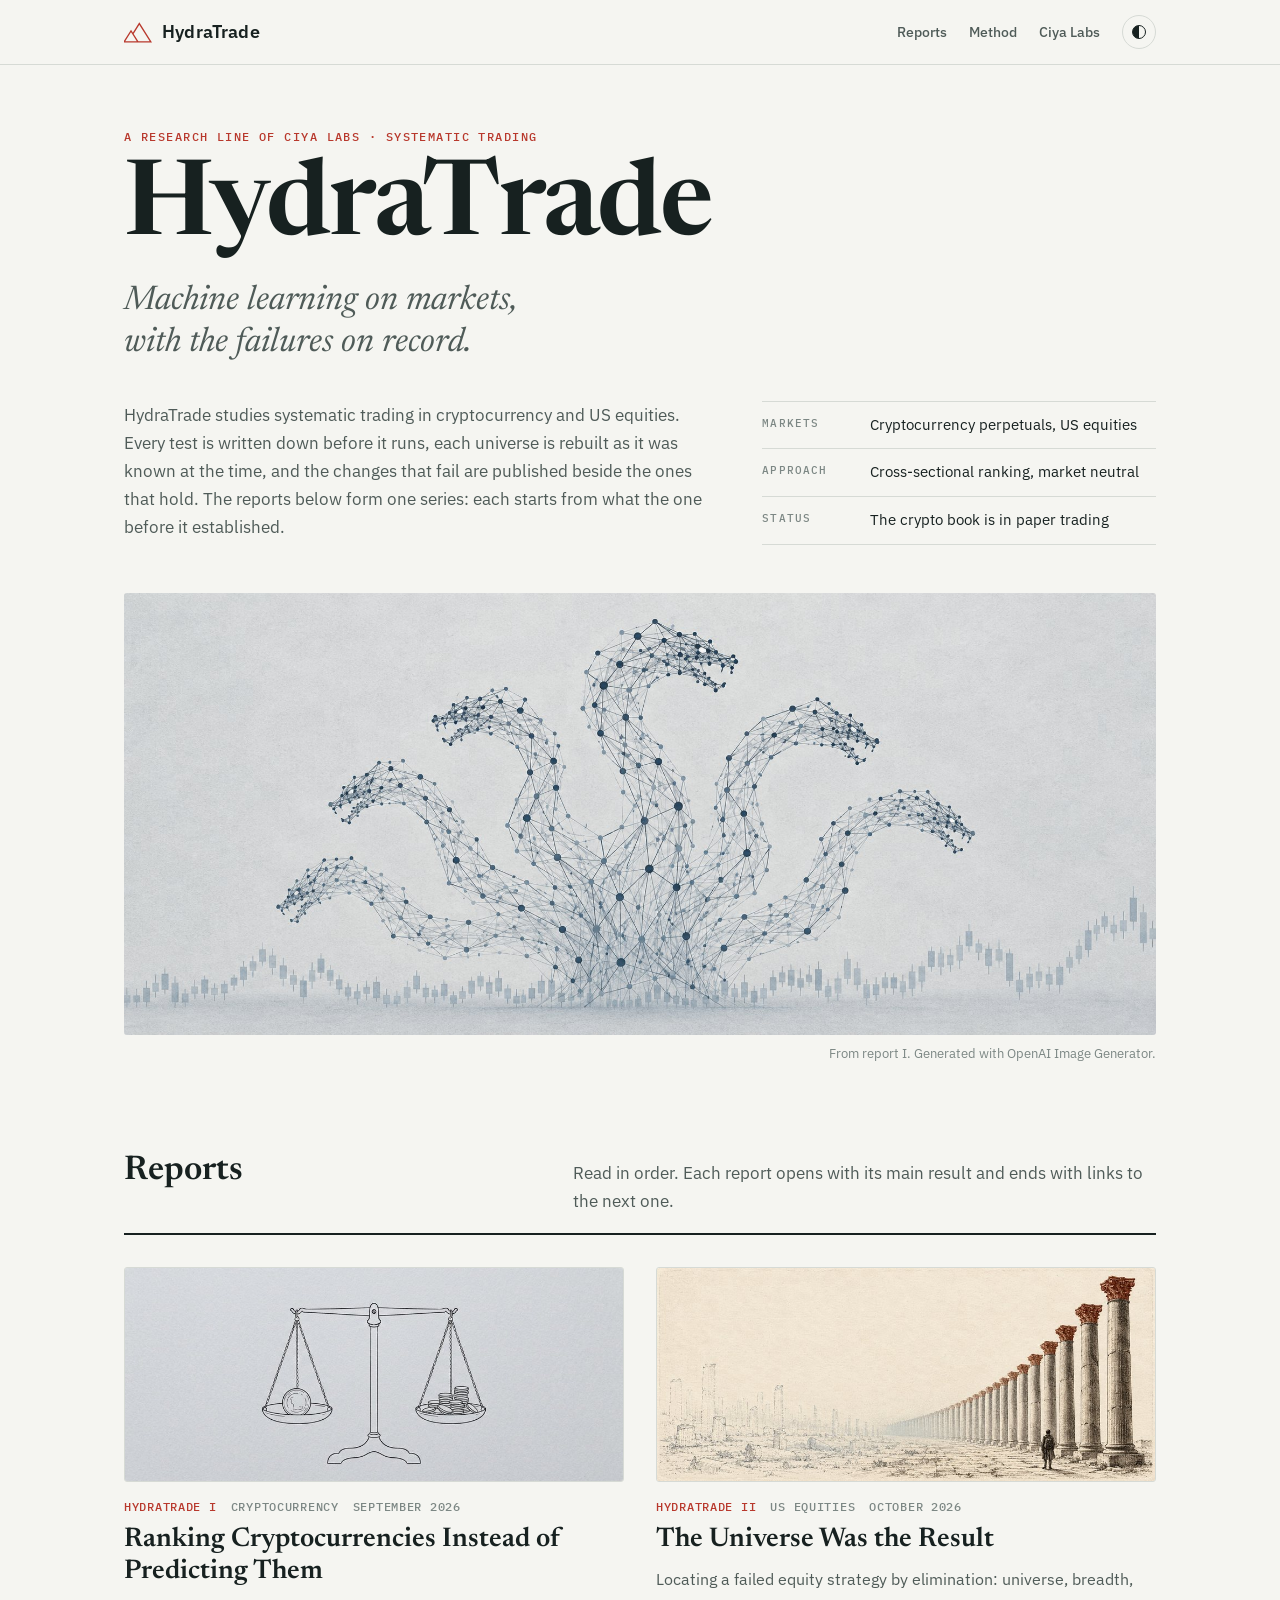
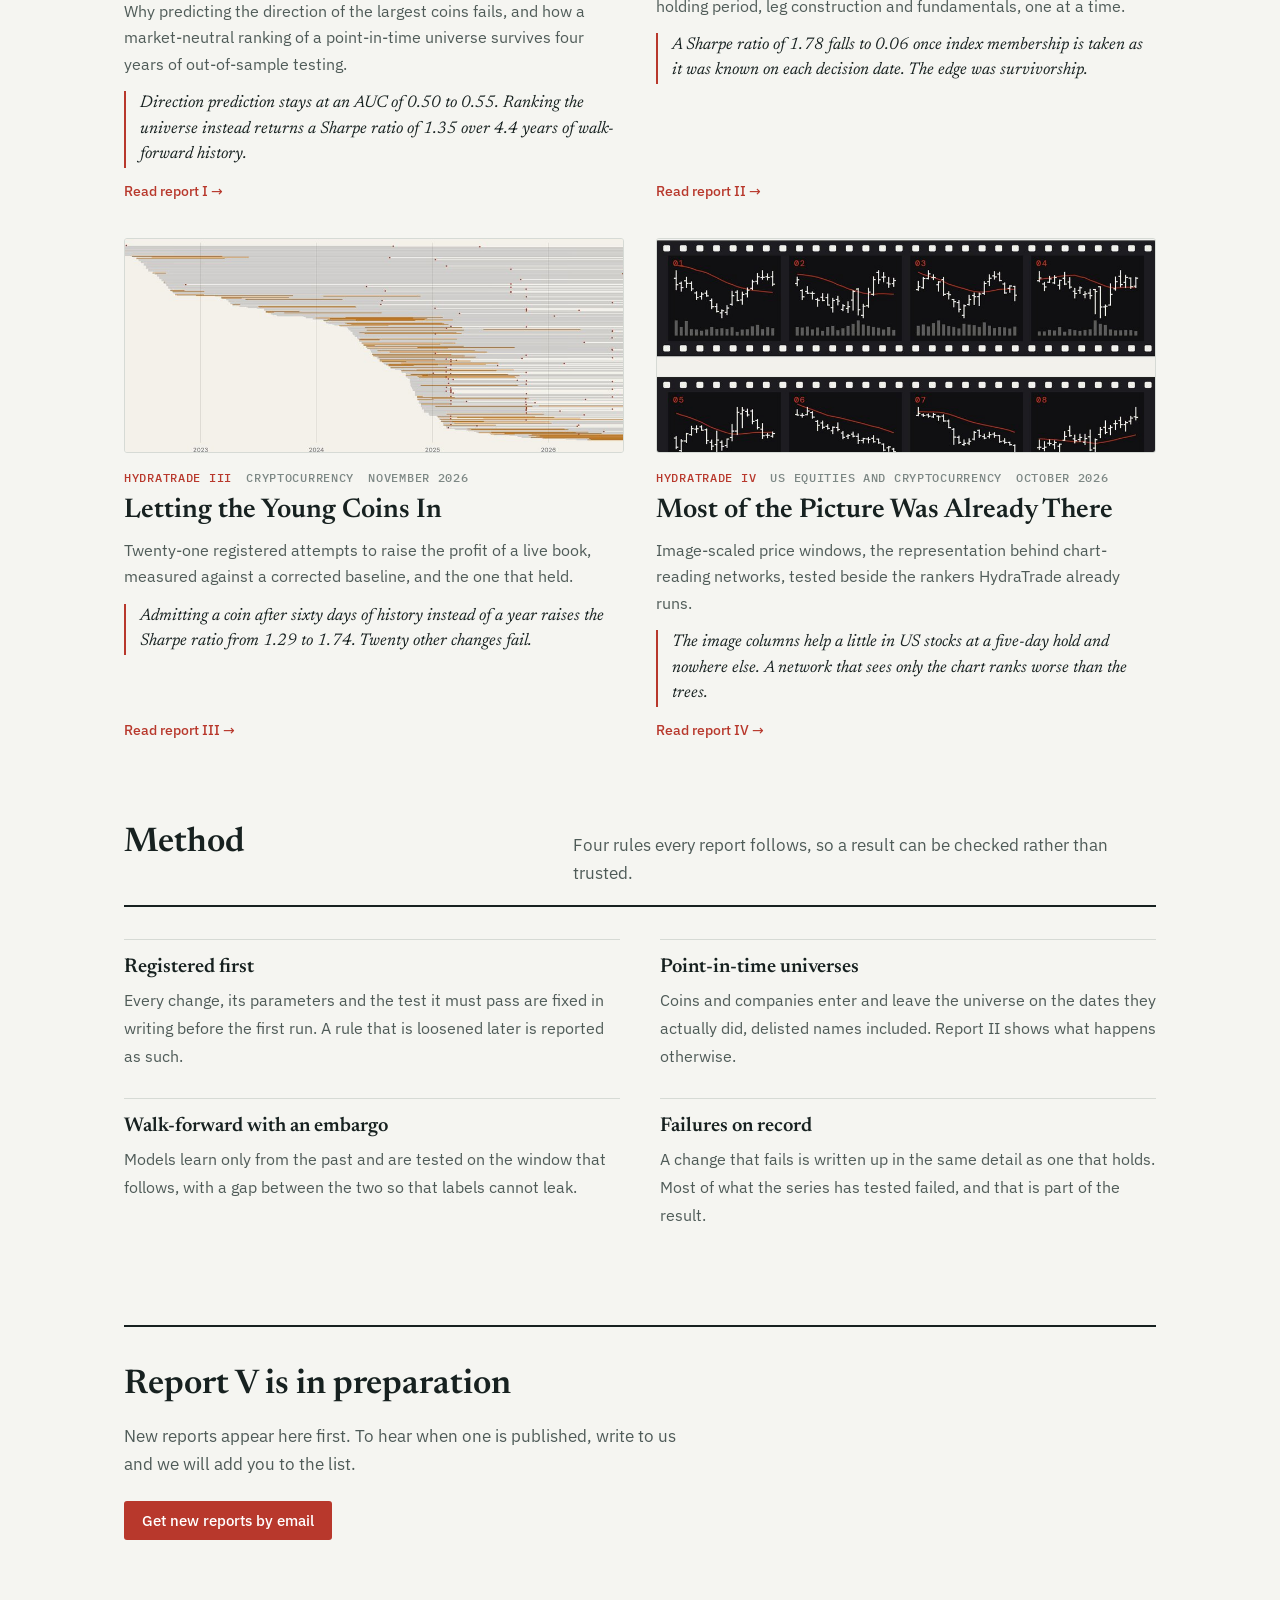
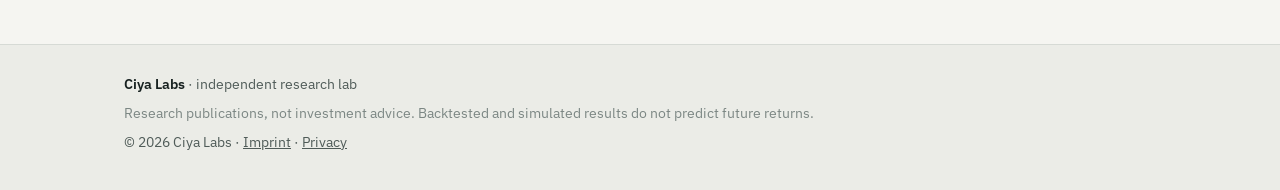
==== index.html @ e4bb0541 "HydraTrade site: homepage and the four reports for hydratrade.ciyalabs.com - build.py copies each re" ====
<!doctype html>
<html lang="en">
<head>
    <meta charset="utf-8">
    <meta name="viewport" content="width=device-width, initial-scale=1">
    <title>HydraTrade · Ciya Labs</title>
    <meta name="description" content="HydraTrade is the systematic trading research line of Ciya Labs: machine learning on cryptocurrency and US equities, with every test registered first and the failures published.">
    <link rel="canonical" href="https://hydratrade.ciyalabs.com/">
    <meta property="og:type" content="website">
    <meta property="og:title" content="HydraTrade · Ciya Labs">
    <meta property="og:description" content="Machine learning on markets, with the failures on record. 4 reports on cryptocurrency and US equities.">
    <meta property="og:url" content="https://hydratrade.ciyalabs.com/">
    <meta property="og:image" content="https://hydratrade.ciyalabs.com/assets/og.jpg">
    <meta name="twitter:card" content="summary_large_image">
    <link rel="icon" href="assets/favicon.svg" type="image/svg+xml">
    <link rel="stylesheet" href="fonts/home.css">
    <link rel="stylesheet" href="assets/styles.css">
    <script>
        /* apply a saved theme before first paint */
        try {
            var t = localStorage.getItem('ht-theme');
            if (t === 'light' || t === 'dark') {
                document.documentElement.setAttribute('data-theme', t);
            }
        } catch (e) {}
    </script>
</head>
<body>
    <a class="skip" href="#reports">Skip to the reports</a>
    <header class="top">
        <div class="wrap top-inner">
            <a class="brand" href="./" aria-label="HydraTrade, home">
                <svg class="mark" viewBox="0 0 106 80" aria-hidden="true"><path d="M33.4 45.14 L58 6 L102 76 L0 76 L26.4 34 L52.8 76" fill="none" stroke="currentColor" stroke-width="5" stroke-linejoin="miter"/></svg>
                <span class="brand-name">HydraTrade</span>
            </a>
            <nav class="top-nav" aria-label="Sections">
                <a href="#reports">Reports</a>
                <a href="#method">Method</a>
                <a href="https://ciyalabs.com/" rel="noopener">Ciya Labs</a>
                <button class="theme" id="theme" type="button" aria-label="Switch colour theme"><span aria-hidden="true"></span></button>
            </nav>
        </div>
    </header>

    <main>
        <section class="hero wrap" aria-labelledby="hero-title">
            <p class="kicker">A research line of Ciya Labs &middot; systematic trading</p>
            <h1 id="hero-title">HydraTrade</h1>
            <p class="dek">Machine learning on markets, with the failures on record.</p>
            <div class="hero-grid">
                <p class="intro">HydraTrade studies systematic trading in cryptocurrency and US equities. Every
                    test is written down before it runs, each universe is rebuilt as it was known at the time,
                    and the changes that fail are published beside the ones that hold. The reports below form
                    one series: each starts from what the one before it established.</p>
                <dl class="facts">
                    <div><dt>Markets</dt><dd>Cryptocurrency perpetuals, US equities</dd></div>
                    <div><dt>Approach</dt><dd>Cross-sectional ranking, market neutral</dd></div>
                    <div><dt>Status</dt><dd>The crypto book is in paper trading</dd></div>
                </dl>
            </div>
            <figure class="hero-art">
                <img src="i/header.jpg" alt="A many-headed creature drawn as a network of nodes, rising from a line of candlestick bars." width="1916" height="821">
                <figcaption>From report I. Generated with OpenAI Image Generator.</figcaption>
            </figure>
        </section>

        <section class="reports wrap" id="reports" aria-labelledby="reports-title">
            <div class="section-head">
                <h2 id="reports-title">Reports</h2>
                <p>Read in order. Each report opens with its main result and ends with links to the next one.</p>
            </div>
            <ol class="report-list">
                <li class="report">
                    <a class="report-link" href="i/">
                        <span class="report-art"><img src="assets/thumbs/i.jpg" alt="" width="900" height="386" loading="lazy"></span>
                        <span class="report-body">
                            <span class="report-meta"><b>HydraTrade I</b><span>Cryptocurrency</span><span>September 2026</span></span>
                            <span class="report-title">Ranking Cryptocurrencies Instead of Predicting Them</span>
                            <span class="report-dek">Why predicting the direction of the largest coins fails, and how a market-neutral ranking of a point-in-time universe survives four years of out-of-sample testing.</span>
                            <span class="report-finding">Direction prediction stays at an AUC of 0.50 to 0.55. Ranking the universe instead returns a Sharpe ratio of 1.35 over 4.4 years of walk-forward history.</span>
                            <span class="report-read">Read report I</span>
                        </span>
                    </a>
                </li>
                <li class="report">
                    <a class="report-link" href="ii/">
                        <span class="report-art"><img src="assets/thumbs/ii.jpg" alt="" width="900" height="386" loading="lazy"></span>
                        <span class="report-body">
                            <span class="report-meta"><b>HydraTrade II</b><span>US equities</span><span>October 2026</span></span>
                            <span class="report-title">The Universe Was the Result</span>
                            <span class="report-dek">Locating a failed equity strategy by elimination: universe, breadth, holding period, leg construction and fundamentals, one at a time.</span>
                            <span class="report-finding">A Sharpe ratio of 1.78 falls to 0.06 once index membership is taken as it was known on each decision date. The edge was survivorship.</span>
                            <span class="report-read">Read report II</span>
                        </span>
                    </a>
                </li>
                <li class="report">
                    <a class="report-link" href="iii/">
                        <span class="report-art"><img src="assets/thumbs/iii.jpg" alt="" width="900" height="386" loading="lazy"></span>
                        <span class="report-body">
                            <span class="report-meta"><b>HydraTrade III</b><span>Cryptocurrency</span><span>November 2026</span></span>
                            <span class="report-title">Letting the Young Coins In</span>
                            <span class="report-dek">Twenty-one registered attempts to raise the profit of a live book, measured against a corrected baseline, and the one that held.</span>
                            <span class="report-finding">Admitting a coin after sixty days of history instead of a year raises the Sharpe ratio from 1.29 to 1.74. Twenty other changes fail.</span>
                            <span class="report-read">Read report III</span>
                        </span>
                    </a>
                </li>
                <li class="report">
                    <a class="report-link" href="iv/">
                        <span class="report-art"><img src="assets/thumbs/iv.jpg" alt="" width="900" height="386" loading="lazy"></span>
                        <span class="report-body">
                            <span class="report-meta"><b>HydraTrade IV</b><span>US equities and cryptocurrency</span><span>October 2026</span></span>
                            <span class="report-title">Most of the Picture Was Already There</span>
                            <span class="report-dek">Image-scaled price windows, the representation behind chart-reading networks, tested beside the rankers HydraTrade already runs.</span>
                            <span class="report-finding">The image columns help a little in US stocks at a five-day hold and nowhere else. A network that sees only the chart ranks worse than the trees.</span>
                            <span class="report-read">Read report IV</span>
                        </span>
                    </a>
                </li>
            </ol>
        </section>

        <section class="method wrap" id="method" aria-labelledby="method-title">
            <div class="section-head">
                <h2 id="method-title">Method</h2>
                <p>Four rules every report follows, so a result can be checked rather than trusted.</p>
            </div>
            <ol class="rules">
                <li><b>Registered first</b><span>Every change, its parameters and the test it must pass are fixed
                    in writing before the first run. A rule that is loosened later is reported as such.</span></li>
                <li><b>Point-in-time universes</b><span>Coins and companies enter and leave the universe on the
                    dates they actually did, delisted names included. Report II shows what happens otherwise.</span></li>
                <li><b>Walk-forward with an embargo</b><span>Models learn only from the past and are tested on the
                    window that follows, with a gap between the two so that labels cannot leak.</span></li>
                <li><b>Failures on record</b><span>A change that fails is written up in the same detail as one that
                    holds. Most of what the series has tested failed, and that is part of the result.</span></li>
            </ol>
        </section>

        <section class="next wrap" aria-labelledby="next-title">
            <div class="next-inner">
            <h2 id="next-title">Report V is in preparation</h2>
            <p>New reports appear here first. To hear when one is published, write to us and we will add you to
                the list.</p>
            <a class="button" href="mailto:info@ciyalabs.com?subject=HydraTrade%20reports">Get new reports by email</a>
            </div>
        </section>
    </main>

    <footer class="foot">
        <div class="wrap foot-inner">
            <p class="foot-brand"><a href="https://ciyalabs.com/" rel="noopener">Ciya Labs</a> &middot; independent research lab</p>
            <p class="foot-note">Research publications, not investment advice. Backtested and simulated results do
                not predict future returns.</p>
            <p class="foot-links">&copy; 2026 Ciya Labs &middot; <a href="https://ciyalabs.com/imprint.html" rel="noopener">Imprint</a>
                &middot; <a href="https://ciyalabs.com/privacy.html" rel="noopener">Privacy</a></p>
        </div>
    </footer>

    <script>
        (function() {
            var btn = document.getElementById('theme');
            var root = document.documentElement;
            var mq = window.matchMedia('(prefers-color-scheme: dark)');

            function current() {
                var t = root.getAttribute('data-theme');
                return t || (mq.matches ? 'dark' : 'light');
            }

            function label() {
                btn.setAttribute('aria-label', current() === 'dark' ? 'Switch to light theme' : 'Switch to dark theme');
            }

            btn.addEventListener('click', function() {
                var next = current() === 'dark' ? 'light' : 'dark';
                root.setAttribute('data-theme', next);
                try {
                    localStorage.setItem('ht-theme', next);
                } catch (e) {}
                label();
            });
            label();
        })();
    </script>
</body>
</html>
---- fonts/home.css ----
/* latin-ext */
@font-face {
  font-family: 'IBM Plex Mono';
  font-style: normal;
  font-weight: 400;
  font-display: swap;
  src: url(1969f6ffdbf59ace.woff2) format('woff2');
  unicode-range: U+0100-02BA, U+02BD-02C5, U+02C7-02CC, U+02CE-02D7, U+02DD-02FF, U+0304, U+0308, U+0329, U+1D00-1DBF, U+1E00-1E9F, U+1EF2-1EFF, U+2020, U+20A0-20AB, U+20AD-20C4, U+2113, U+2C60-2C7F, U+A720-A7FF;
}
/* latin */
@font-face {
  font-family: 'IBM Plex Mono';
  font-style: normal;
  font-weight: 400;
  font-display: swap;
  src: url(e2661bcc0d77ef31.woff2) format('woff2');
  unicode-range: U+0000-00FF, U+0131, U+0152-0153, U+02BB-02BC, U+02C6, U+02DA, U+02DC, U+0304, U+0308, U+0329, U+2000-206F, U+20AC, U+2122, U+2191, U+2193, U+2212, U+2215, U+FEFF, U+FFFD;
}
/* latin-ext */
@font-face {
  font-family: 'IBM Plex Mono';
  font-style: normal;
  font-weight: 500;
  font-display: swap;
  src: url(93cfae71a503892e.woff2) format('woff2');
  unicode-range: U+0100-02BA, U+02BD-02C5, U+02C7-02CC, U+02CE-02D7, U+02DD-02FF, U+0304, U+0308, U+0329, U+1D00-1DBF, U+1E00-1E9F, U+1EF2-1EFF, U+2020, U+20A0-20AB, U+20AD-20C4, U+2113, U+2C60-2C7F, U+A720-A7FF;
}
/* latin */
@font-face {
  font-family: 'IBM Plex Mono';
  font-style: normal;
  font-weight: 500;
  font-display: swap;
  src: url(0bc96cd0d5b0ad98.woff2) format('woff2');
  unicode-range: U+0000-00FF, U+0131, U+0152-0153, U+02BB-02BC, U+02C6, U+02DA, U+02DC, U+0304, U+0308, U+0329, U+2000-206F, U+20AC, U+2122, U+2191, U+2193, U+2212, U+2215, U+FEFF, U+FFFD;
}
/* latin-ext */
@font-face {
  font-family: 'IBM Plex Sans';
  font-style: normal;
  font-weight: 400;
  font-stretch: 100%;
  font-display: swap;
  src: url(632855d1d7aa5144.woff2) format('woff2');
  unicode-range: U+0100-02BA, U+02BD-02C5, U+02C7-02CC, U+02CE-02D7, U+02DD-02FF, U+0304, U+0308, U+0329, U+1D00-1DBF, U+1E00-1E9F, U+1EF2-1EFF, U+2020, U+20A0-20AB, U+20AD-20C4, U+2113, U+2C60-2C7F, U+A720-A7FF;
}
/* latin */
@font-face {
  font-family: 'IBM Plex Sans';
  font-style: normal;
  font-weight: 400;
  font-stretch: 100%;
  font-display: swap;
  src: url(868a235a9c8b5021.woff2) format('woff2');
  unicode-range: U+0000-00FF, U+0131, U+0152-0153, U+02BB-02BC, U+02C6, U+02DA, U+02DC, U+0304, U+0308, U+0329, U+2000-206F, U+20AC, U+2122, U+2191, U+2193, U+2212, U+2215, U+FEFF, U+FFFD;
}
/* latin-ext */
@font-face {
  font-family: 'IBM Plex Sans';
  font-style: normal;
  font-weight: 500;
  font-stretch: 100%;
  font-display: swap;
  src: url(632855d1d7aa5144.woff2) format('woff2');
  unicode-range: U+0100-02BA, U+02BD-02C5, U+02C7-02CC, U+02CE-02D7, U+02DD-02FF, U+0304, U+0308, U+0329, U+1D00-1DBF, U+1E00-1E9F, U+1EF2-1EFF, U+2020, U+20A0-20AB, U+20AD-20C4, U+2113, U+2C60-2C7F, U+A720-A7FF;
}
/* latin */
@font-face {
  font-family: 'IBM Plex Sans';
  font-style: normal;
  font-weight: 500;
  font-stretch: 100%;
  font-display: swap;
  src: url(868a235a9c8b5021.woff2) format('woff2');
  unicode-range: U+0000-00FF, U+0131, U+0152-0153, U+02BB-02BC, U+02C6, U+02DA, U+02DC, U+0304, U+0308, U+0329, U+2000-206F, U+20AC, U+2122, U+2191, U+2193, U+2212, U+2215, U+FEFF, U+FFFD;
}
/* latin-ext */
@font-face {
  font-family: 'IBM Plex Sans';
  font-style: normal;
  font-weight: 600;
  font-stretch: 100%;
  font-display: swap;
  src: url(632855d1d7aa5144.woff2) format('woff2');
  unicode-range: U+0100-02BA, U+02BD-02C5, U+02C7-02CC, U+02CE-02D7, U+02DD-02FF, U+0304, U+0308, U+0329, U+1D00-1DBF, U+1E00-1E9F, U+1EF2-1EFF, U+2020, U+20A0-20AB, U+20AD-20C4, U+2113, U+2C60-2C7F, U+A720-A7FF;
}
/* latin */
@font-face {
  font-family: 'IBM Plex Sans';
  font-style: normal;
  font-weight: 600;
  font-stretch: 100%;
  font-display: swap;
  src: url(868a235a9c8b5021.woff2) format('woff2');
  unicode-range: U+0000-00FF, U+0131, U+0152-0153, U+02BB-02BC, U+02C6, U+02DA, U+02DC, U+0304, U+0308, U+0329, U+2000-206F, U+20AC, U+2122, U+2191, U+2193, U+2212, U+2215, U+FEFF, U+FFFD;
}
/* latin-ext */
@font-face {
  font-family: 'Newsreader';
  font-style: italic;
  font-weight: 400;
  font-display: swap;
  src: url(20725a1622206340.woff2) format('woff2');
  unicode-range: U+0100-02BA, U+02BD-02C5, U+02C7-02CC, U+02CE-02D7, U+02DD-02FF, U+0304, U+0308, U+0329, U+1D00-1DBF, U+1E00-1E9F, U+1EF2-1EFF, U+2020, U+20A0-20AB, U+20AD-20C4, U+2113, U+2C60-2C7F, U+A720-A7FF;
}
/* latin */
@font-face {
  font-family: 'Newsreader';
  font-style: italic;
  font-weight: 400;
  font-display: swap;
  src: url(97c9a2c1e64c1244.woff2) format('woff2');
  unicode-range: U+0000-00FF, U+0131, U+0152-0153, U+02BB-02BC, U+02C6, U+02DA, U+02DC, U+0304, U+0308, U+0329, U+2000-206F, U+20AC, U+2122, U+2191, U+2193, U+2212, U+2215, U+FEFF, U+FFFD;
}
/* latin-ext */
@font-face {
  font-family: 'Newsreader';
  font-style: normal;
  font-weight: 400;
  font-display: swap;
  src: url(a6a2a4bf8d11b666.woff2) format('woff2');
  unicode-range: U+0100-02BA, U+02BD-02C5, U+02C7-02CC, U+02CE-02D7, U+02DD-02FF, U+0304, U+0308, U+0329, U+1D00-1DBF, U+1E00-1E9F, U+1EF2-1EFF, U+2020, U+20A0-20AB, U+20AD-20C4, U+2113, U+2C60-2C7F, U+A720-A7FF;
}
/* latin */
@font-face {
  font-family: 'Newsreader';
  font-style: normal;
  font-weight: 400;
  font-display: swap;
  src: url(f24c3215230ad7ff.woff2) format('woff2');
  unicode-range: U+0000-00FF, U+0131, U+0152-0153, U+02BB-02BC, U+02C6, U+02DA, U+02DC, U+0304, U+0308, U+0329, U+2000-206F, U+20AC, U+2122, U+2191, U+2193, U+2212, U+2215, U+FEFF, U+FFFD;
}
/* latin-ext */
@font-face {
  font-family: 'Newsreader';
  font-style: normal;
  font-weight: 500;
  font-display: swap;
  src: url(a6a2a4bf8d11b666.woff2) format('woff2');
  unicode-range: U+0100-02BA, U+02BD-02C5, U+02C7-02CC, U+02CE-02D7, U+02DD-02FF, U+0304, U+0308, U+0329, U+1D00-1DBF, U+1E00-1E9F, U+1EF2-1EFF, U+2020, U+20A0-20AB, U+20AD-20C4, U+2113, U+2C60-2C7F, U+A720-A7FF;
}
/* latin */
@font-face {
  font-family: 'Newsreader';
  font-style: normal;
  font-weight: 500;
  font-display: swap;
  src: url(f24c3215230ad7ff.woff2) format('woff2');
  unicode-range: U+0000-00FF, U+0131, U+0152-0153, U+02BB-02BC, U+02C6, U+02DA, U+02DC, U+0304, U+0308, U+0329, U+2000-206F, U+20AC, U+2122, U+2191, U+2193, U+2212, U+2215, U+FEFF, U+FFFD;
}
/* latin-ext */
@font-face {
  font-family: 'Newsreader';
  font-style: normal;
  font-weight: 600;
  font-display: swap;
  src: url(a6a2a4bf8d11b666.woff2) format('woff2');
  unicode-range: U+0100-02BA, U+02BD-02C5, U+02C7-02CC, U+02CE-02D7, U+02DD-02FF, U+0304, U+0308, U+0329, U+1D00-1DBF, U+1E00-1E9F, U+1EF2-1EFF, U+2020, U+20A0-20AB, U+20AD-20C4, U+2113, U+2C60-2C7F, U+A720-A7FF;
}
/* latin */
@font-face {
  font-family: 'Newsreader';
  font-style: normal;
  font-weight: 600;
  font-display: swap;
  src: url(f24c3215230ad7ff.woff2) format('woff2');
  unicode-range: U+0000-00FF, U+0131, U+0152-0153, U+02BB-02BC, U+02C6, U+02DA, U+02DC, U+0304, U+0308, U+0329, U+2000-206F, U+20AC, U+2122, U+2191, U+2193, U+2212, U+2215, U+FEFF, U+FFFD;
}
---- assets/styles.css ----
/* HydraTrade homepage. Colours are tokens: light by default, dark from the system or the toggle. */

:root {
    --bg: #f5f5f1;
    --bg-2: #ebece7;
    --ink: #172120;
    --ink-2: #4f5b58;
    --ink-3: #7c8784;
    --rule: #d6dad5;
    --accent: #b8382c;
    --accent-ink: #ffffff;
    --serif: "Newsreader", Georgia, "Times New Roman", serif;
    --sans: "IBM Plex Sans", system-ui, -apple-system, "Segoe UI", sans-serif;
    --mono: "IBM Plex Mono", ui-monospace, "DejaVu Sans Mono", monospace;
    color-scheme: light;
}

@media (prefers-color-scheme: dark) {
    :root:not([data-theme="light"]) {
        --bg: #0d1214;
        --bg-2: #161d20;
        --ink: #e7ebe9;
        --ink-2: #aab3b0;
        --ink-3: #7d8784;
        --rule: #283134;
        --accent: #e5604f;
        --accent-ink: #0d1214;
        color-scheme: dark;
    }
}

:root[data-theme="dark"] {
    --bg: #0d1214;
    --bg-2: #161d20;
    --ink: #e7ebe9;
    --ink-2: #aab3b0;
    --ink-3: #7d8784;
    --rule: #283134;
    --accent: #e5604f;
    --accent-ink: #0d1214;
    color-scheme: dark;
}

*,
*::before,
*::after {
    box-sizing: border-box;
}

html {
    -webkit-text-size-adjust: 100%;
    scroll-behavior: smooth;
}

@media (prefers-reduced-motion: reduce) {
    html {
        scroll-behavior: auto;
    }
}

body {
    margin: 0;
    background: var(--bg);
    color: var(--ink);
    font: 400 17px/1.65 var(--sans);
}

a {
    color: inherit;
}

img {
    display: block;
    max-width: 100%;
    height: auto;
}

.wrap {
    max-width: 1080px;
    margin: 0 auto;
    padding: 0 24px;
}

.skip {
    position: absolute;
    left: -9999px;
}

.skip:focus {
    left: 16px;
    top: 12px;
    z-index: 10;
    background: var(--ink);
    color: var(--bg);
    padding: 8px 12px;
}

/* ------------------------------------------------------------ top bar */

.top {
    border-bottom: 1px solid var(--rule);
}

.top-inner {
    display: flex;
    justify-content: space-between;
    align-items: center;
    gap: 16px;
    height: 64px;
}

.brand {
    display: flex;
    align-items: center;
    gap: 10px;
    text-decoration: none;
}

.mark {
    width: 28px;
    height: 21px;
    color: var(--accent);
}

.brand-name {
    font: 600 18px/1 var(--sans);
    letter-spacing: 0.01em;
}

.top-nav {
    display: flex;
    align-items: center;
    gap: 22px;
    font: 500 14px/1 var(--sans);
}

.top-nav a {
    text-decoration: none;
    color: var(--ink-2);
}

.top-nav a:hover {
    color: var(--ink);
}

.theme {
    width: 34px;
    height: 34px;
    border: 1px solid var(--rule);
    border-radius: 50%;
    background: none;
    cursor: pointer;
    display: grid;
    place-items: center;
}

.theme span {
    width: 14px;
    height: 14px;
    border-radius: 50%;
    background: linear-gradient(90deg, var(--ink) 50%, transparent 50%);
    border: 1.5px solid var(--ink);
}

.theme:hover {
    border-color: var(--ink-3);
}

/* ------------------------------------------------------------ hero */

.hero {
    margin-top: 64px;
}

.kicker {
    margin: 0 0 14px;
    font: 500 12px/1.4 var(--mono);
    letter-spacing: 0.12em;
    text-transform: uppercase;
    color: var(--accent);
}

h1 {
    margin: 0;
    font: 600 clamp(48px, 9vw, 104px)/0.98 var(--serif);
    letter-spacing: -0.02em;
}

.dek {
    margin: 18px 0 0;
    max-width: 24ch;
    font: italic 400 clamp(24px, 3.4vw, 34px)/1.25 var(--serif);
    color: var(--ink-2);
}

.hero-grid {
    display: grid;
    grid-template-columns: minmax(0, 1.5fr) minmax(0, 1fr);
    gap: 48px;
    margin-top: 36px;
    align-items: start;
}

.intro {
    margin: 0;
    max-width: 60ch;
    color: var(--ink-2);
}

.facts {
    margin: 0;
    border-top: 1px solid var(--rule);
}

.facts div {
    display: grid;
    grid-template-columns: 96px 1fr;
    gap: 12px;
    padding: 11px 0;
    border-bottom: 1px solid var(--rule);
    font-size: 15px;
}

.facts dt {
    font: 500 11px/1.9 var(--mono);
    letter-spacing: 0.1em;
    text-transform: uppercase;
    color: var(--ink-3);
}

.facts dd {
    margin: 0;
}

.hero-art {
    margin: 48px 0 0;
}

.hero-art img {
    width: 100%;
    border-radius: 3px;
}

figcaption {
    margin-top: 8px;
    font-size: 13px;
    color: var(--ink-3);
    text-align: right;
}

/* ------------------------------------------------------------ sections */

.section-head {
    display: grid;
    grid-template-columns: minmax(0, 1fr) minmax(0, 1.4fr);
    gap: 32px;
    align-items: baseline;
    padding-bottom: 18px;
    border-bottom: 2px solid var(--ink);
    margin-bottom: 32px;
}

.section-head h2,
.next h2 {
    margin: 0;
    font: 600 34px/1.1 var(--serif);
}

.section-head p {
    margin: 0;
    color: var(--ink-2);
}

.reports,
.method {
    margin-top: 88px;
}

/* ------------------------------------------------------------ report cards */

.report-list {
    list-style: none;
    margin: 0;
    padding: 0;
    display: grid;
    grid-template-columns: repeat(2, minmax(0, 1fr));
    gap: 40px 32px;
}

.report-link {
    display: flex;
    flex-direction: column;
    height: 100%;
    text-decoration: none;
}

.report-art {
    display: block;
    overflow: hidden;
    border-radius: 3px;
    background: var(--bg-2);
    border: 1px solid var(--rule);
}

.report-art img {
    width: 100%;
    aspect-ratio: 900 / 386;
    object-fit: cover;
    transition: transform 0.5s ease;
}

.report-link:hover .report-art img {
    transform: scale(1.02);
}

.report-body {
    display: flex;
    flex-direction: column;
    flex: 1;
    padding-top: 16px;
}

.report-meta {
    display: flex;
    flex-wrap: wrap;
    gap: 4px 14px;
    font: 500 12px/1.5 var(--mono);
    letter-spacing: 0.06em;
    text-transform: uppercase;
    color: var(--ink-3);
}

.report-meta b {
    color: var(--accent);
    font-weight: 500;
}

.report-title {
    display: block;
    margin-top: 8px;
    font: 600 27px/1.18 var(--serif);
}

.report-link:hover .report-title {
    text-decoration: underline;
    text-decoration-thickness: 1px;
    text-underline-offset: 4px;
}

.report-dek {
    display: block;
    margin-top: 10px;
    color: var(--ink-2);
    font-size: 16px;
}

.report-finding {
    display: block;
    margin-top: 14px;
    padding-left: 14px;
    border-left: 2px solid var(--accent);
    font: italic 400 17px/1.5 var(--serif);
}

.report-read {
    margin-top: auto;
    padding-top: 16px;
    font: 500 14px/1 var(--sans);
    color: var(--accent);
}

.report-read::after {
    content: " \2192";
}

/* ------------------------------------------------------------ method */

.rules {
    list-style: none;
    margin: 0;
    padding: 0;
    display: grid;
    grid-template-columns: repeat(2, minmax(0, 1fr));
    gap: 28px 40px;
    counter-reset: rule;
}

.rules li {
    padding-top: 14px;
    border-top: 1px solid var(--rule);
}

.rules b {
    display: block;
    font: 600 20px/1.3 var(--serif);
    margin-bottom: 6px;
}

.rules span {
    color: var(--ink-2);
    font-size: 16px;
}

/* ------------------------------------------------------------ next */

.next {
    margin-top: 96px;
}

.next-inner {
    padding: 40px 0;
    border-top: 2px solid var(--ink);
}

.next p {
    max-width: 58ch;
    color: var(--ink-2);
}

.button {
    display: inline-block;
    margin-top: 6px;
    padding: 12px 18px;
    background: var(--accent);
    color: var(--accent-ink);
    text-decoration: none;
    font: 500 15px/1 var(--sans);
    border-radius: 3px;
}

.button:hover {
    filter: brightness(1.08);
}

/* ------------------------------------------------------------ footer */

.foot {
    margin-top: 64px;
    border-top: 1px solid var(--rule);
    background: var(--bg-2);
}

.foot-inner {
    padding-top: 28px;
    padding-bottom: 36px;
    display: grid;
    gap: 6px;
    font-size: 14px;
    color: var(--ink-2);
}

.foot-inner p {
    margin: 0;
}

.foot-brand a {
    font-weight: 600;
    color: var(--ink);
    text-decoration: none;
}

.foot-note {
    color: var(--ink-3);
}

/* ------------------------------------------------------------ small screens */

@media (max-width: 820px) {
    .hero-grid,
    .section-head {
        grid-template-columns: 1fr;
        gap: 22px;
    }

    .report-list,
    .rules {
        grid-template-columns: 1fr;
    }
}

@media (max-width: 520px) {
    body {
        font-size: 16px;
    }

    .wrap {
        padding: 0 16px;
    }

    .top-nav {
        gap: 14px;
        font-size: 13px;
    }

    .top-nav a[href^="https"] {
        display: none;
    }

    .hero {
        margin-top: 40px;
    }

    .reports,
    .method {
        margin-top: 64px;
    }

    .report-title {
        font-size: 24px;
    }
}
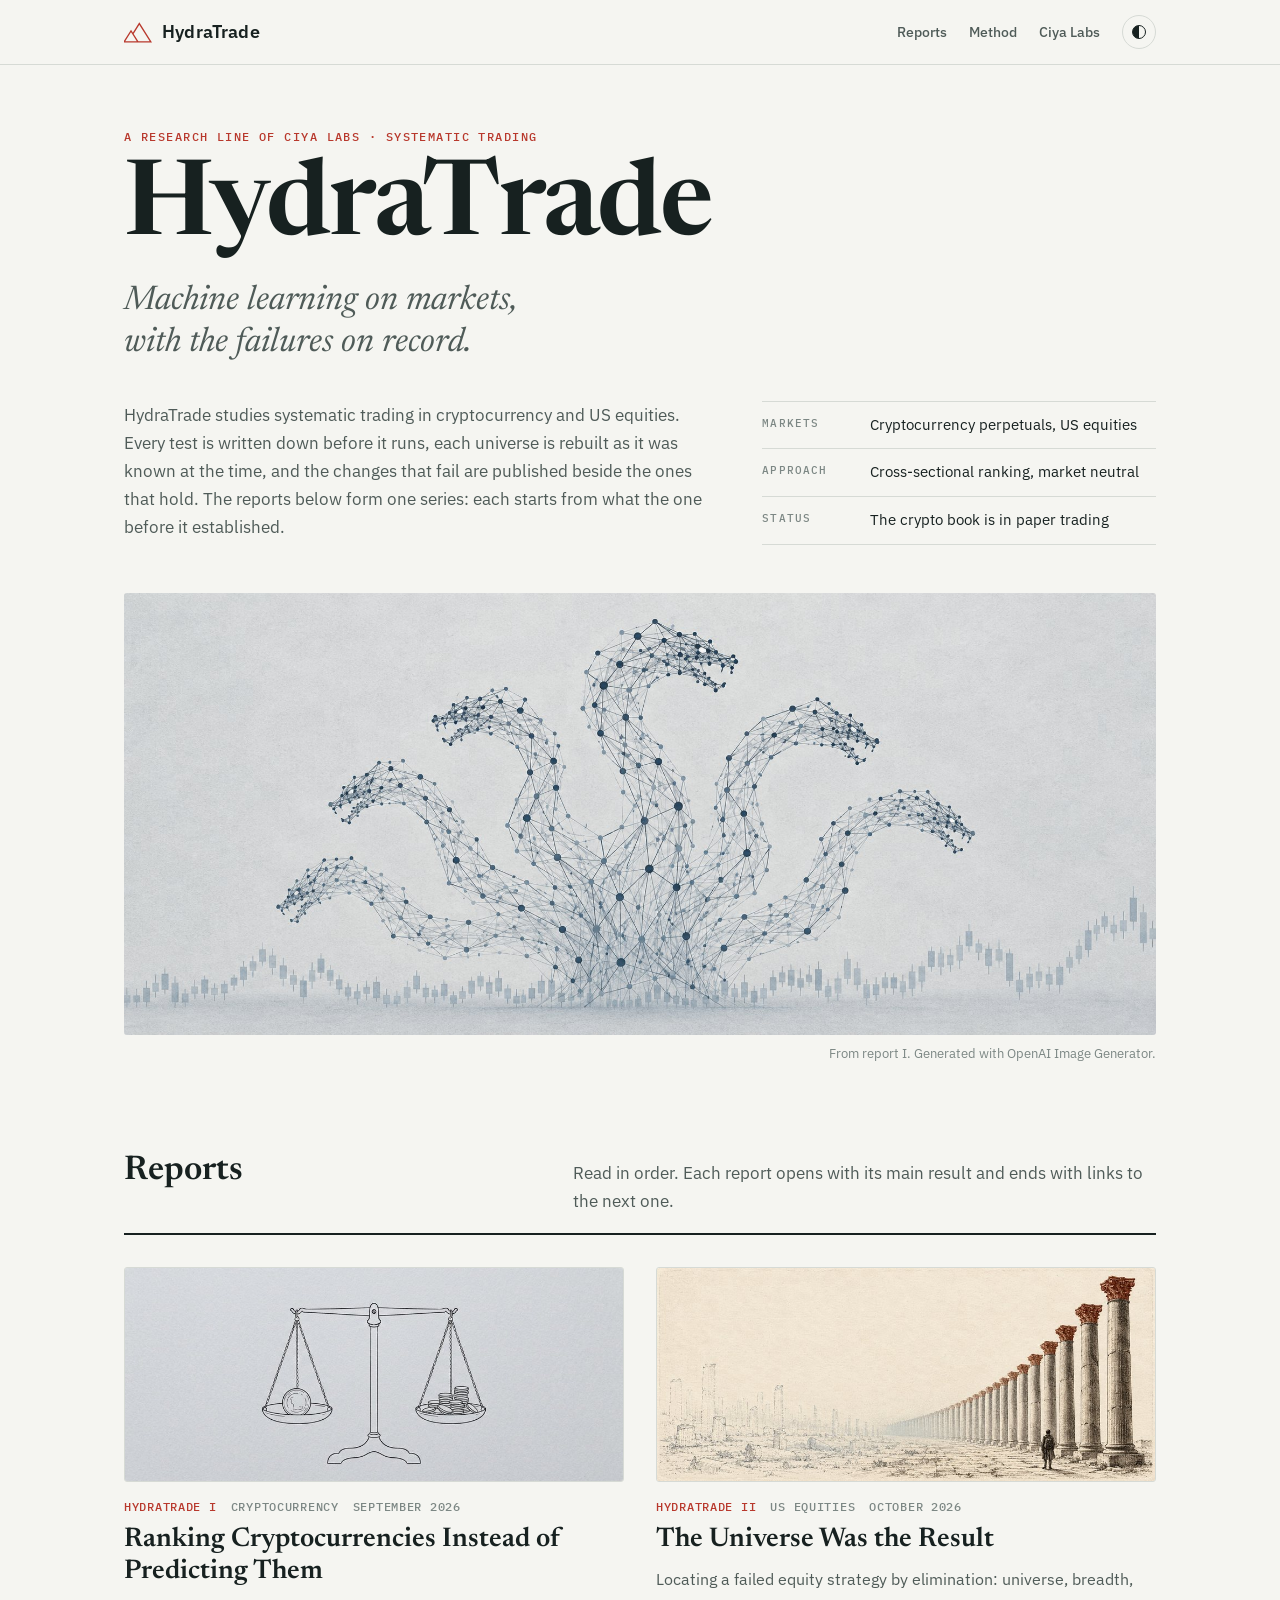
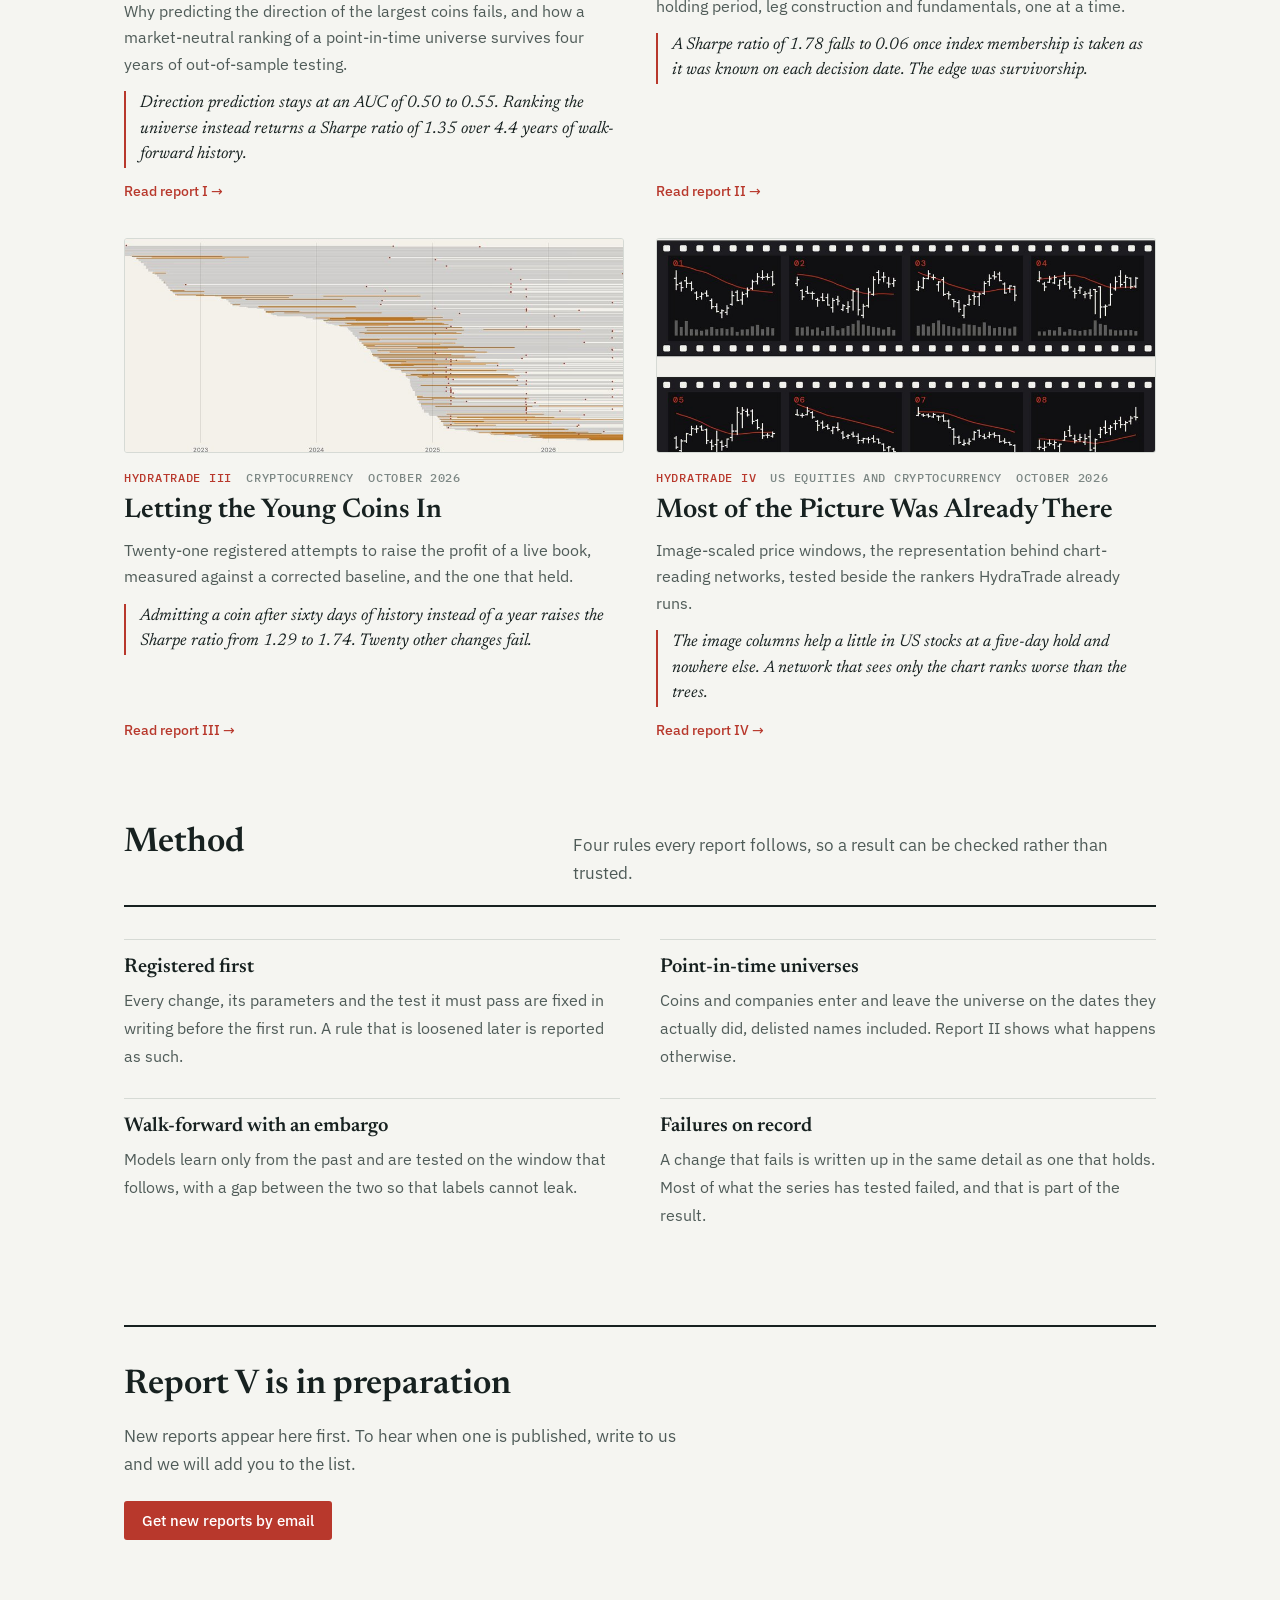
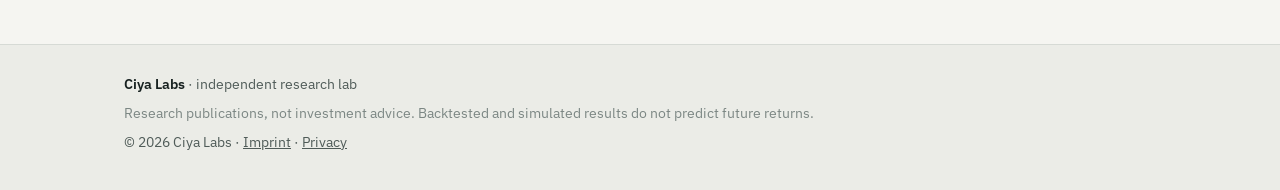
==== commit 26a3db98: "HydraTrade site: report III dated October 2026 Co-Authored-By: Claude Opus 5.5 <noreply@anthropic.co" ====
--- a/index.html
+++ b/index.html
@@ -98,7 +98,7 @@
                     <a class="report-link" href="iii/">
                         <span class="report-art"><img src="assets/thumbs/iii.jpg" alt="" width="900" height="386" loading="lazy"></span>
                         <span class="report-body">
-                            <span class="report-meta"><b>HydraTrade III</b><span>Cryptocurrency</span><span>November 2026</span></span>
+                            <span class="report-meta"><b>HydraTrade III</b><span>Cryptocurrency</span><span>October 2026</span></span>
                             <span class="report-title">Letting the Young Coins In</span>
                             <span class="report-dek">Twenty-one registered attempts to raise the profit of a live book, measured against a corrected baseline, and the one that held.</span>
                             <span class="report-finding">Admitting a coin after sixty days of history instead of a year raises the Sharpe ratio from 1.29 to 1.74. Twenty other changes fail.</span>
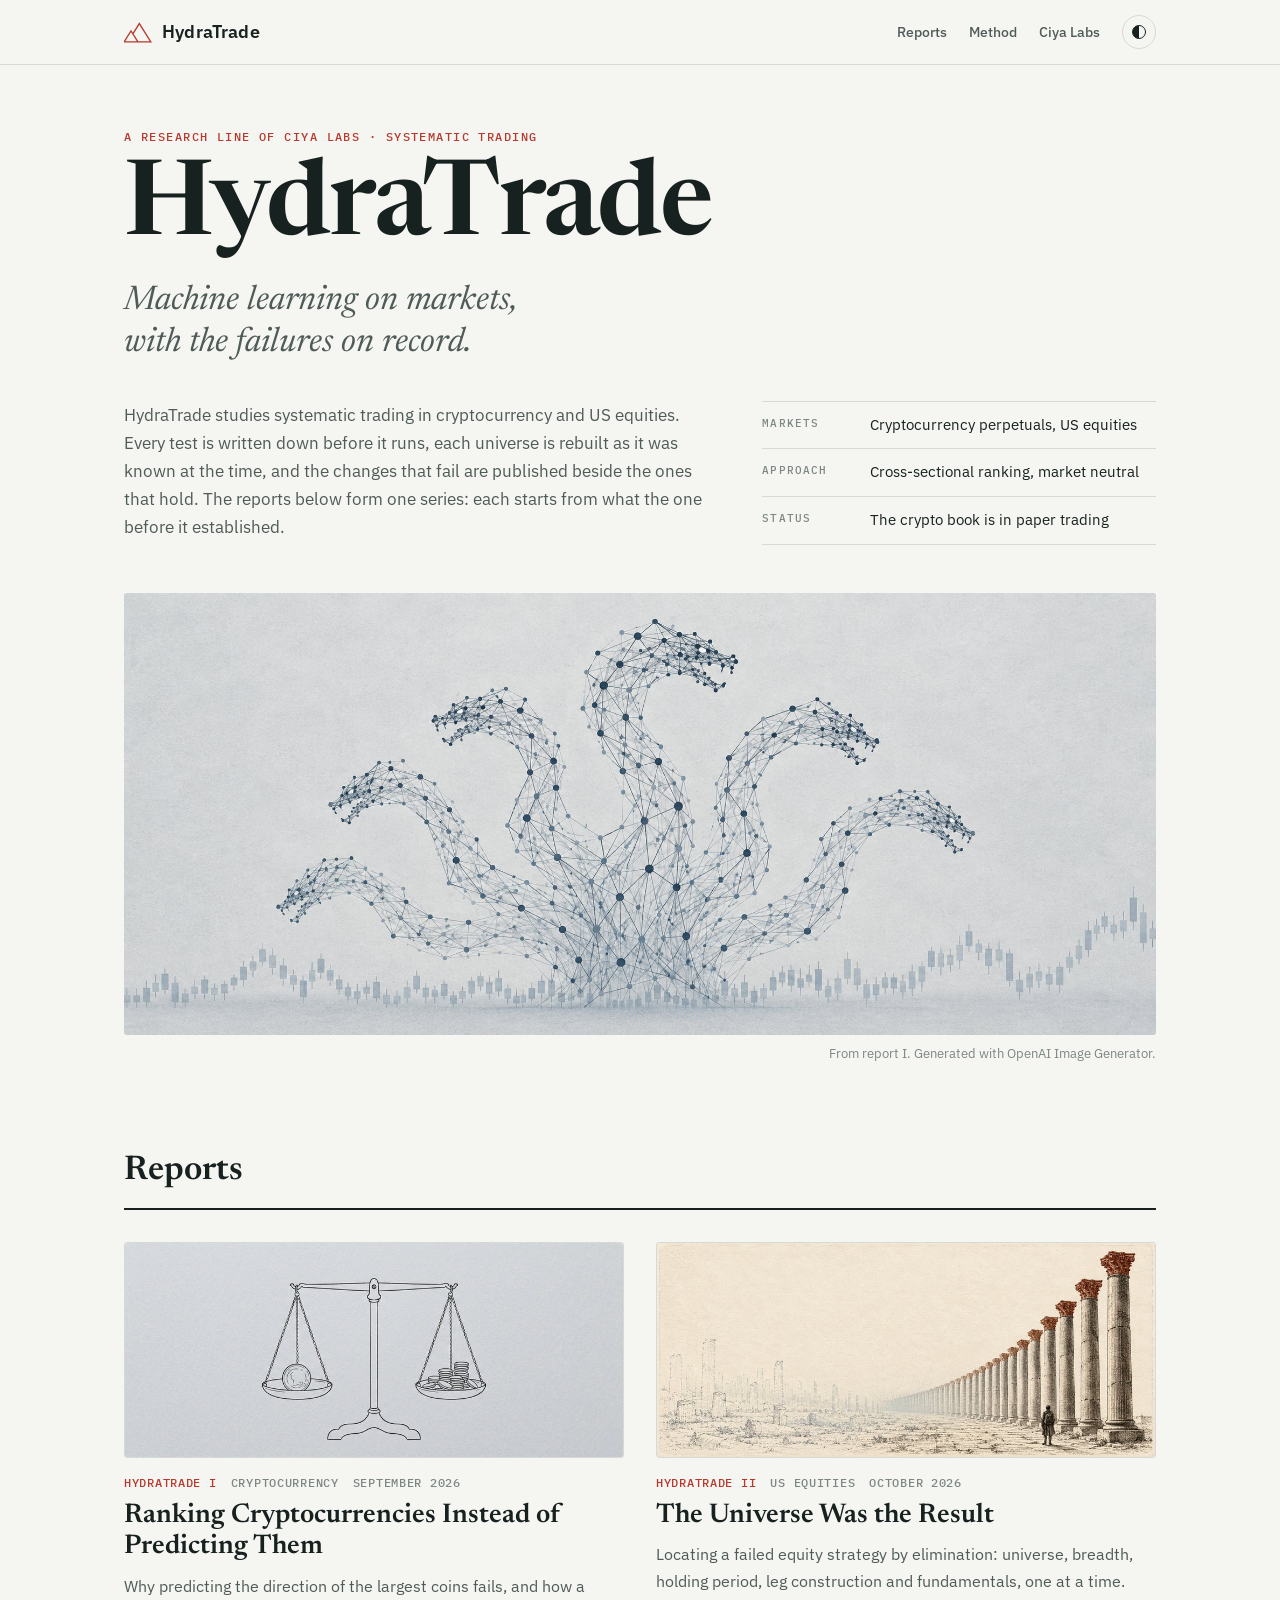
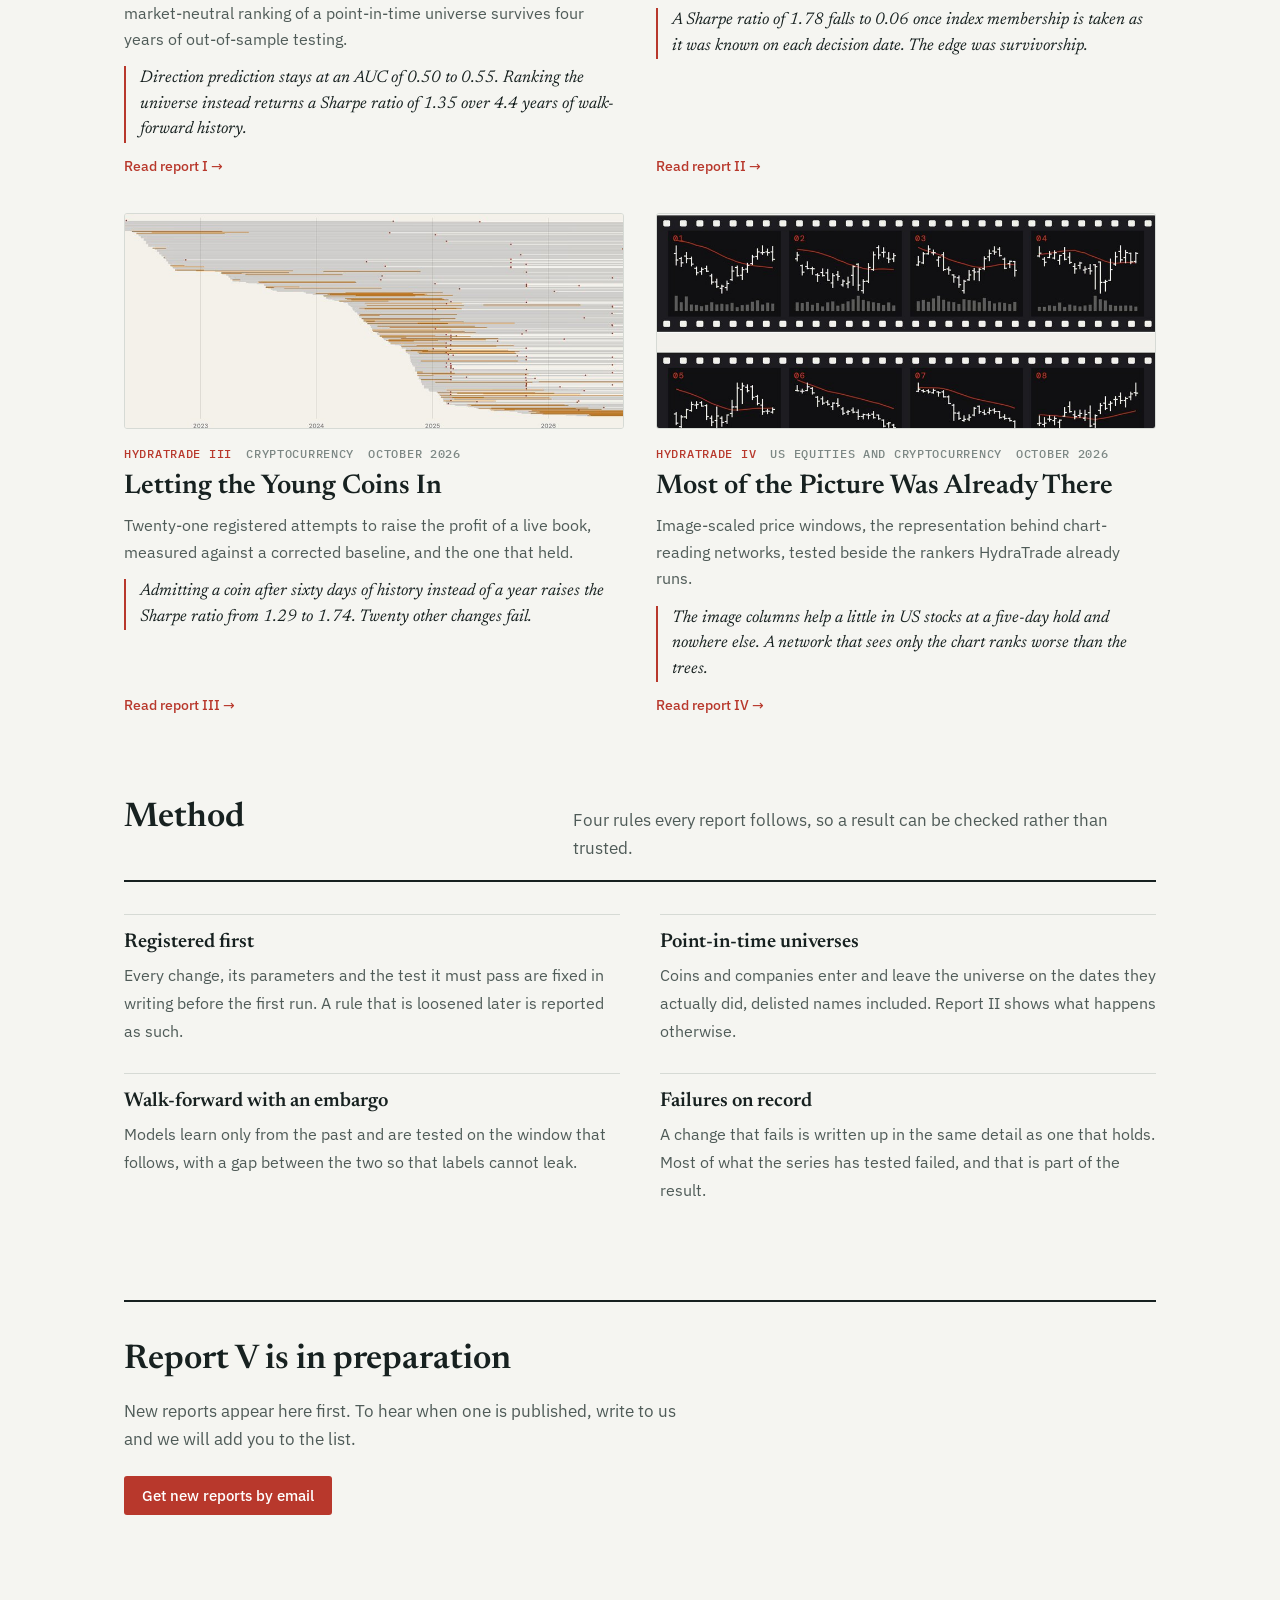
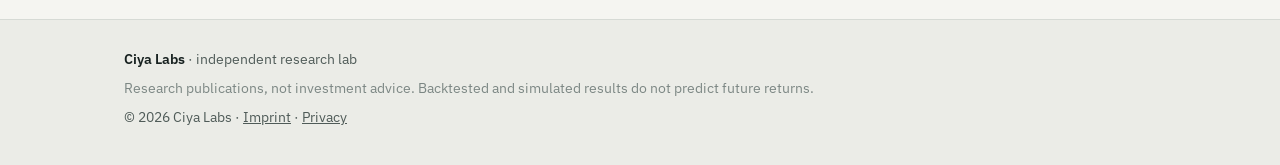
==== commit f8a464f7: "HydraTrade site: copy srcset images (report II header), drop reports subline Co-Authored-By: Claude " ====
--- a/index.html
+++ b/index.html
@@ -67,7 +67,6 @@
         <section class="reports wrap" id="reports" aria-labelledby="reports-title">
             <div class="section-head">
                 <h2 id="reports-title">Reports</h2>
-                <p>Read in order. Each report opens with its main result and ends with links to the next one.</p>
             </div>
             <ol class="report-list">
                 <li class="report">
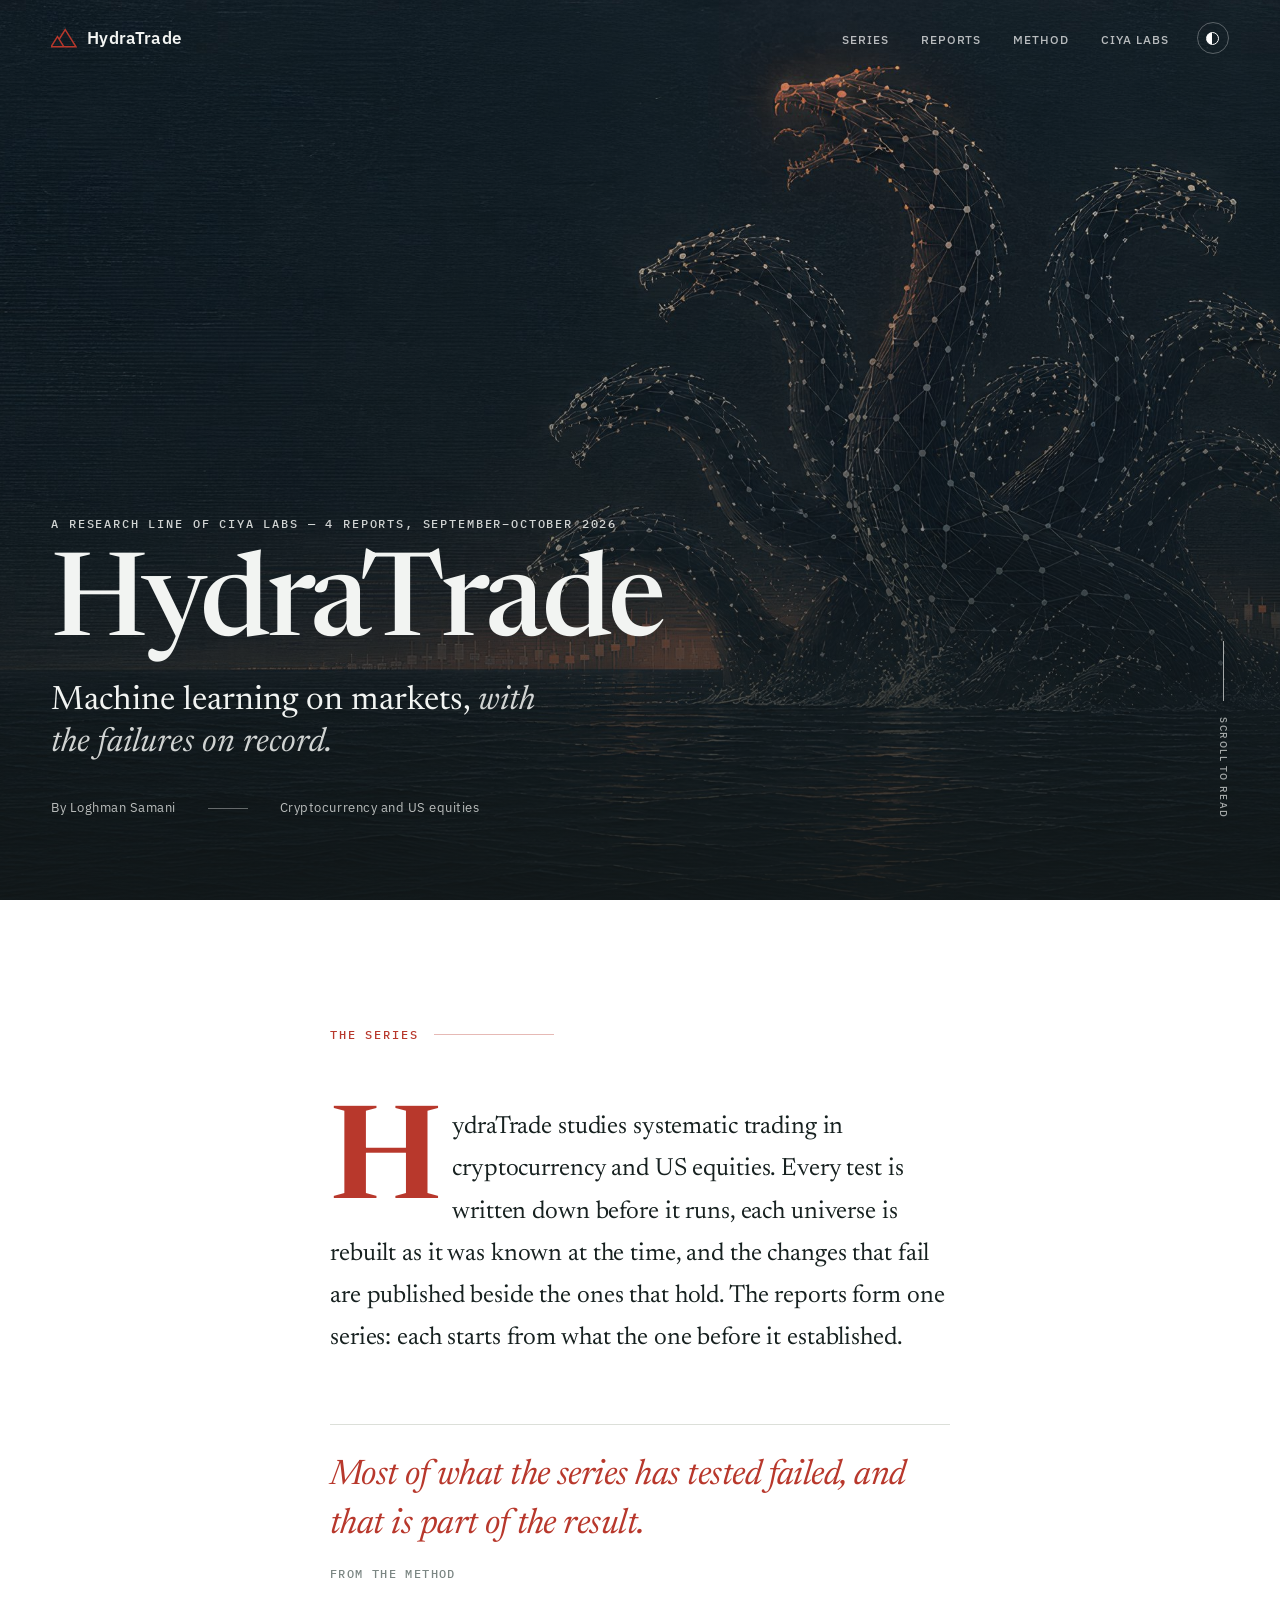
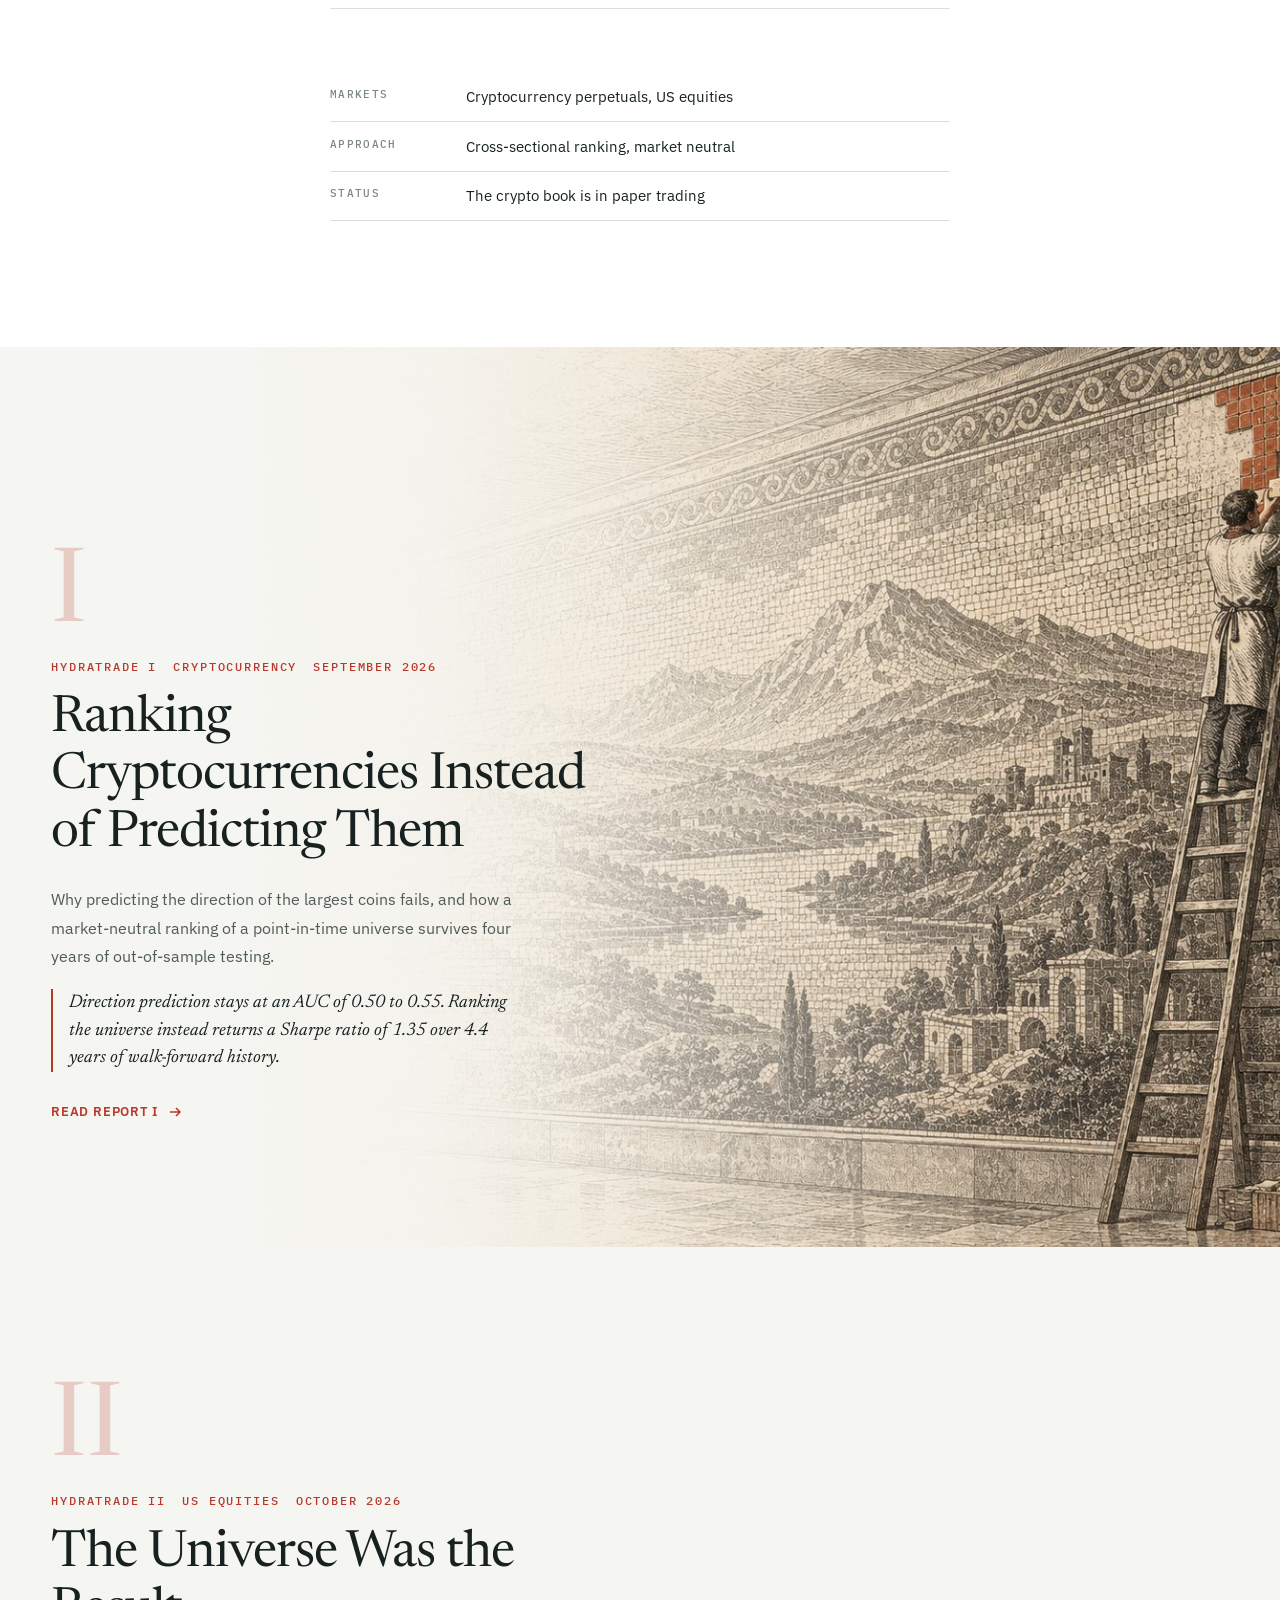
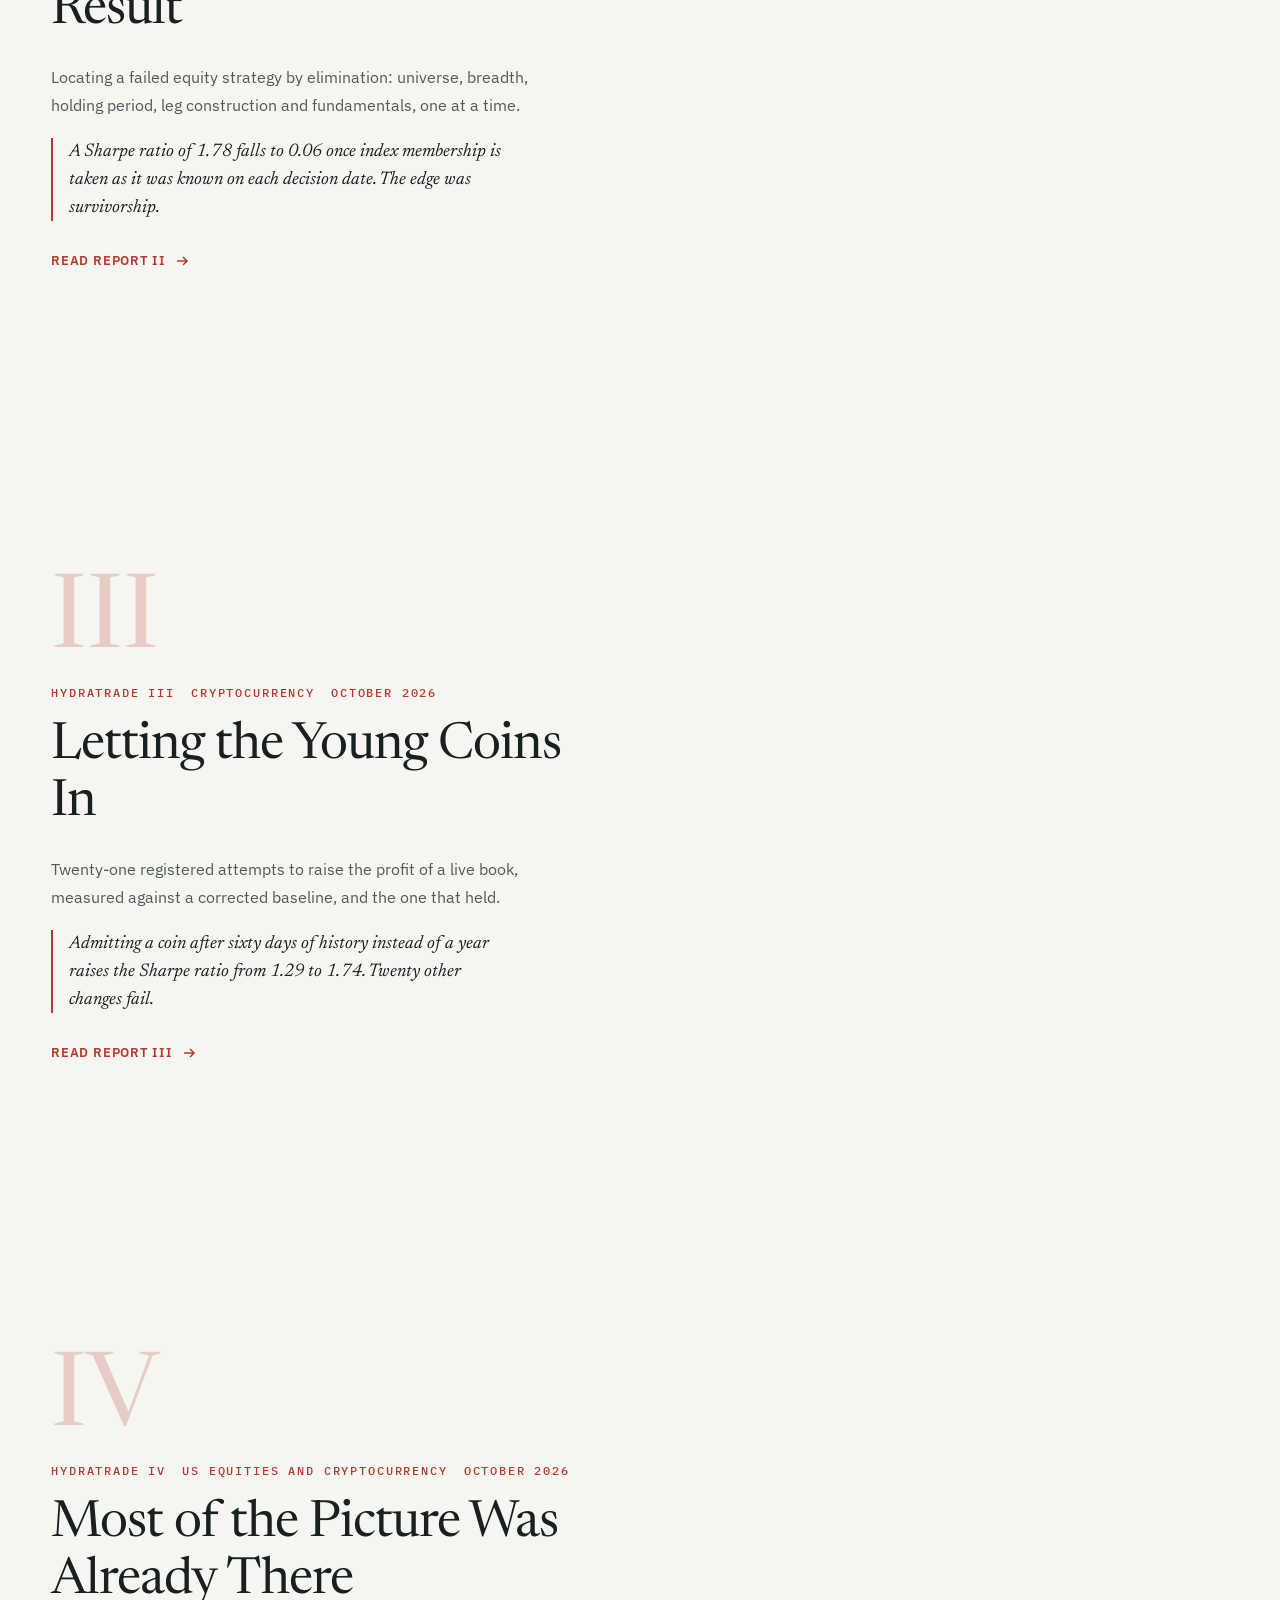
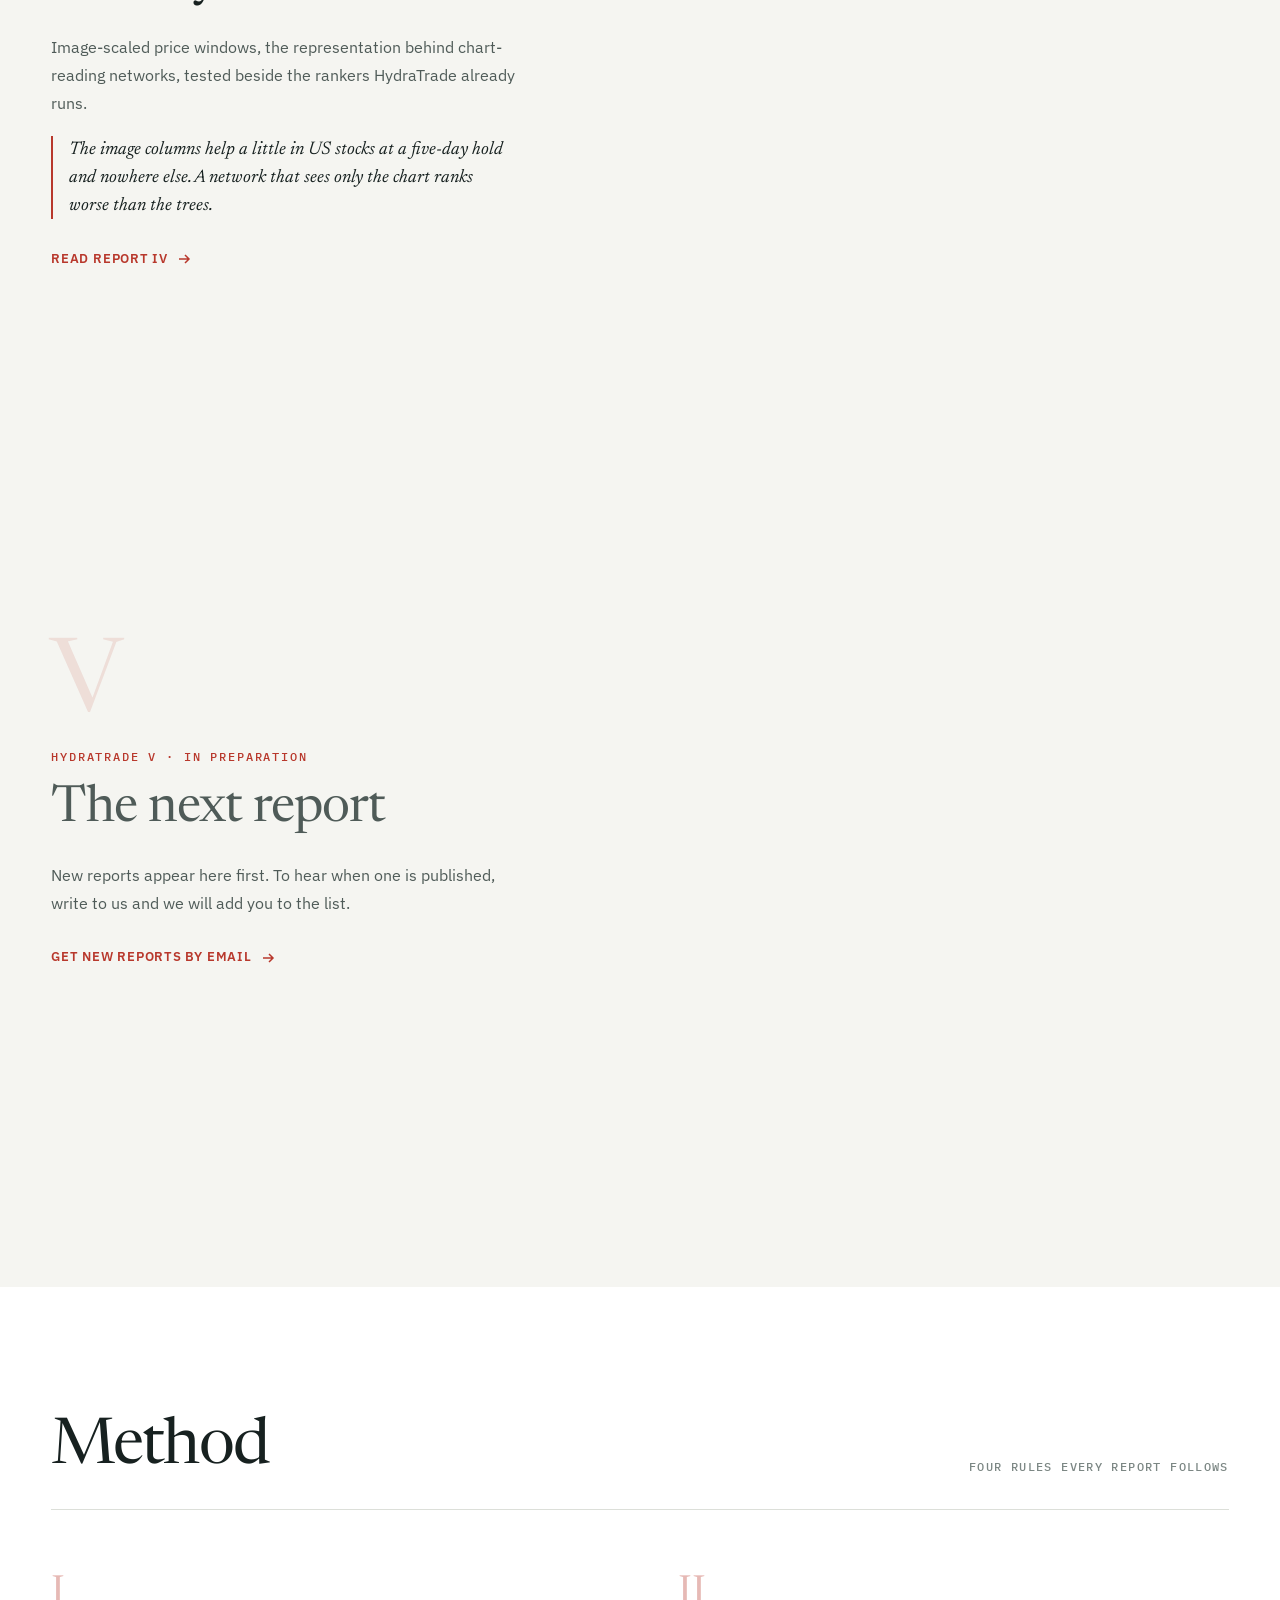
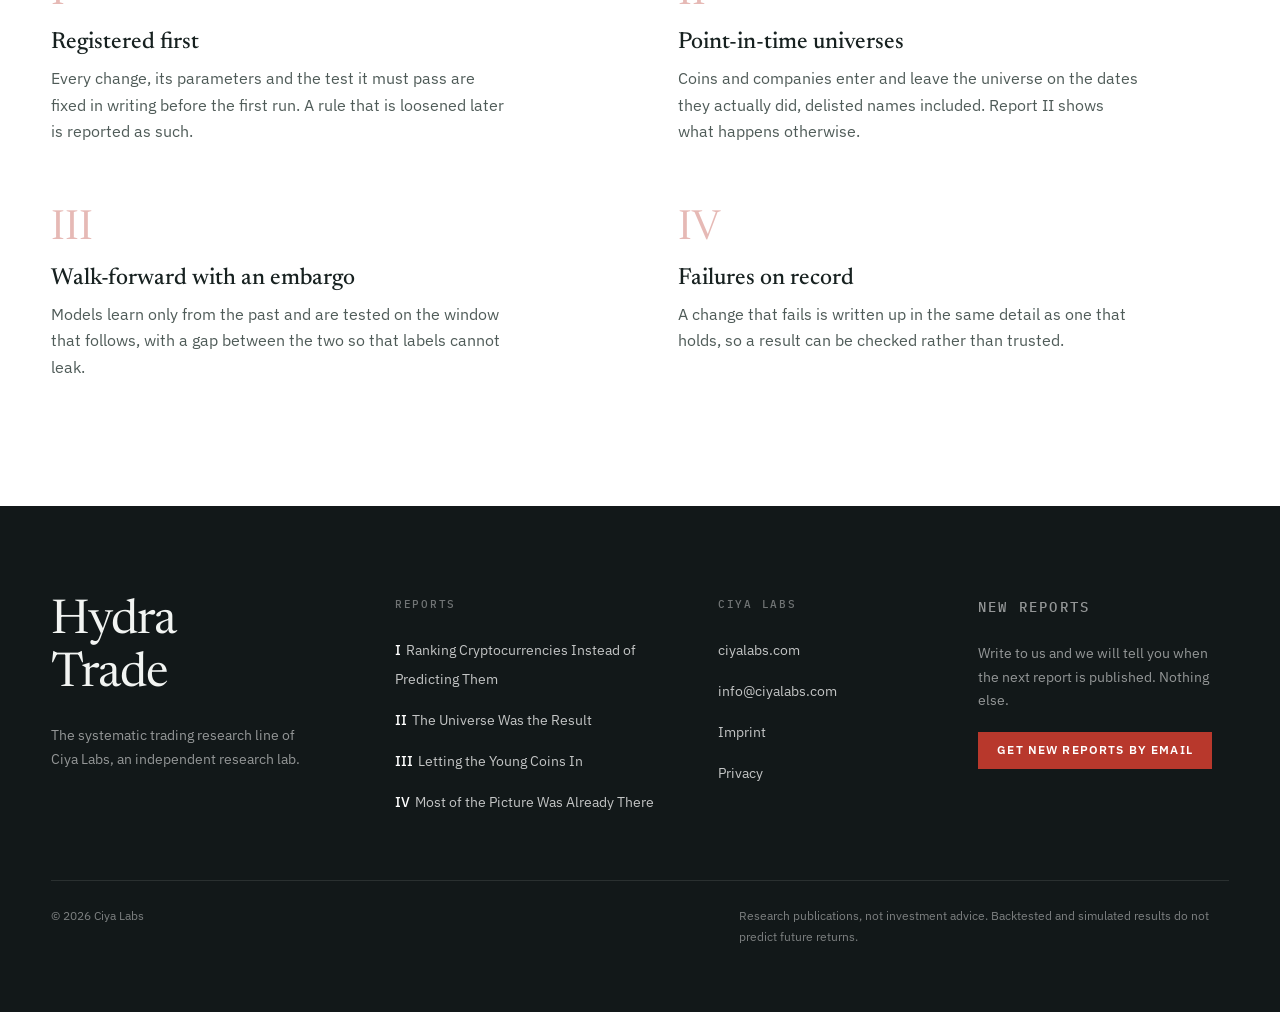
==== commit 0b1c3a6e: "HydraTrade site: new homepage after the Compass template Each report is a chapter over its own art (" ====
--- a/index.html
+++ b/index.html
@@ -14,7 +14,7 @@
     <meta name="twitter:card" content="summary_large_image">
     <link rel="icon" href="assets/favicon.svg" type="image/svg+xml">
     <link rel="stylesheet" href="fonts/home.css">
-    <link rel="stylesheet" href="assets/styles.css">
+    <link rel="stylesheet" href="assets/styles.css?v=961de487">
     <script>
         /* apply a saved theme before first paint */
         try {
@@ -23,165 +23,190 @@
                 document.documentElement.setAttribute('data-theme', t);
             }
         } catch (e) {}
+        document.documentElement.classList.add('js');
     </script>
+    <!-- Layout after Tooplate 2164 Compass, https://www.tooplate.com/view/2164-compass -->
 </head>
 <body>
     <a class="skip" href="#reports">Skip to the reports</a>
-    <header class="top">
-        <div class="wrap top-inner">
-            <a class="brand" href="./" aria-label="HydraTrade, home">
-                <svg class="mark" viewBox="0 0 106 80" aria-hidden="true"><path d="M33.4 45.14 L58 6 L102 76 L0 76 L26.4 34 L52.8 76" fill="none" stroke="currentColor" stroke-width="5" stroke-linejoin="miter"/></svg>
-                <span class="brand-name">HydraTrade</span>
-            </a>
-            <nav class="top-nav" aria-label="Sections">
-                <a href="#reports">Reports</a>
-                <a href="#method">Method</a>
-                <a href="https://ciyalabs.com/" rel="noopener">Ciya Labs</a>
-                <button class="theme" id="theme" type="button" aria-label="Switch colour theme"><span aria-hidden="true"></span></button>
-            </nav>
-        </div>
+
+    <nav class="nav-bar" aria-label="Sections">
+        <a href="./" class="nav-logo">
+            <svg class="mark" viewBox="0 0 106 80" aria-hidden="true"><path d="M33.4 45.14 L58 6 L102 76 L0 76 L26.4 34 L52.8 76" fill="none" stroke="currentColor" stroke-width="6" stroke-linejoin="miter"/></svg>
+            HydraTrade
+        </a>
+        <div class="nav-right">
+            <ul class="nav-links nav-links--desktop">
+                <li><a href="#prologue">Series</a></li>
+                <li><a href="#reports">Reports</a></li>
+                <li><a href="#method">Method</a></li>
+                <li><a href="https://ciyalabs.com/" rel="noopener">Ciya Labs</a></li>
+            </ul>
+            <button class="theme" id="theme" type="button" aria-label="Switch colour theme"><span aria-hidden="true"></span></button>
+            <button class="nav-toggle" type="button" aria-label="Open menu" aria-expanded="false" aria-controls="mobile-nav">
+                <span></span><span></span><span></span>
+            </button>
+        </div>
+    </nav>
+
+    <!-- outside the nav bar, so its backdrop filter does not trap the fixed drawer -->
+    <ul class="nav-links nav-links--mobile" id="mobile-nav">
+        <li class="nav-close-wrap"><button class="nav-close" type="button" aria-label="Close menu">&times;</button></li>
+        <li><a href="#prologue">Series</a></li>
+        <li><a href="#reports">Reports</a></li>
+        <li><a href="#method">Method</a></li>
+        <li><a href="https://ciyalabs.com/" rel="noopener">Ciya Labs</a></li>
+    </ul>
+
+    <header class="hero">
+        <div class="hero-image">
+            <img src="assets/art/cover.jpg" alt="" width="1920" height="1080" fetchpriority="high">
+        </div>
+        <div class="hero-content">
+            <p class="hero-issue">A research line of Ciya Labs &mdash; 4 reports, September&ndash;October 2026</p>
+            <h1 class="hero-title">HydraTrade</h1>
+            <p class="hero-dek">Machine learning on markets, <em>with the failures on record.</em></p>
+            <div class="hero-meta">
+                <span>By Loghman Samani</span>
+                <span class="divider"></span>
+                <span>Cryptocurrency and US equities</span>
+            </div>
+        </div>
+        <a class="hero-scroll" href="#prologue">Scroll to read</a>
     </header>
 
     <main>
-        <section class="hero wrap" aria-labelledby="hero-title">
-            <p class="kicker">A research line of Ciya Labs &middot; systematic trading</p>
-            <h1 id="hero-title">HydraTrade</h1>
-            <p class="dek">Machine learning on markets, with the failures on record.</p>
-            <div class="hero-grid">
-                <p class="intro">HydraTrade studies systematic trading in cryptocurrency and US equities. Every
-                    test is written down before it runs, each universe is rebuilt as it was known at the time,
-                    and the changes that fail are published beside the ones that hold. The reports below form
-                    one series: each starts from what the one before it established.</p>
-                <dl class="facts">
+        <section class="prologue" id="prologue" aria-label="About the series">
+            <div class="prologue-inner">
+                <p class="prologue-label reveal">The series</p>
+                <p class="prologue-text reveal">HydraTrade studies systematic trading in cryptocurrency and US equities. Every
+                    test is written down before it runs, each universe is rebuilt as it was known at the time, and the
+                    changes that fail are published beside the ones that hold. The reports form one series: each starts
+                    from what the one before it established.</p>
+
+                <blockquote class="prologue-pullquote reveal">
+                    <p>Most of what the series has tested failed, and that is part of the result.</p>
+                    <cite>From the method</cite>
+                </blockquote>
+
+                <dl class="facts reveal">
                     <div><dt>Markets</dt><dd>Cryptocurrency perpetuals, US equities</dd></div>
                     <div><dt>Approach</dt><dd>Cross-sectional ranking, market neutral</dd></div>
                     <div><dt>Status</dt><dd>The crypto book is in paper trading</dd></div>
                 </dl>
             </div>
-            <figure class="hero-art">
-                <img src="i/header.jpg" alt="A many-headed creature drawn as a network of nodes, rising from a line of candlestick bars." width="1916" height="821">
-                <figcaption>From report I. Generated with OpenAI Image Generator.</figcaption>
-            </figure>
         </section>
 
-        <section class="reports wrap" id="reports" aria-labelledby="reports-title">
-            <div class="section-head">
-                <h2 id="reports-title">Reports</h2>
-            </div>
-            <ol class="report-list">
-                <li class="report">
-                    <a class="report-link" href="i/">
-                        <span class="report-art"><img src="assets/thumbs/i.jpg" alt="" width="900" height="386" loading="lazy"></span>
-                        <span class="report-body">
-                            <span class="report-meta"><b>HydraTrade I</b><span>Cryptocurrency</span><span>September 2026</span></span>
-                            <span class="report-title">Ranking Cryptocurrencies Instead of Predicting Them</span>
-                            <span class="report-dek">Why predicting the direction of the largest coins fails, and how a market-neutral ranking of a point-in-time universe survives four years of out-of-sample testing.</span>
-                            <span class="report-finding">Direction prediction stays at an AUC of 0.50 to 0.55. Ranking the universe instead returns a Sharpe ratio of 1.35 over 4.4 years of walk-forward history.</span>
-                            <span class="report-read">Read report I</span>
-                        </span>
+        <section class="route" id="reports" aria-labelledby="reports-title">
+            <h2 class="visually-hidden" id="reports-title">Reports</h2>
+            <div class="route-bg" aria-hidden="true">
+                <img src="assets/art/i.jpg" alt="" data-slide="i" class="active" loading="lazy">
+                <img src="assets/art/ii.jpg" alt="" data-slide="ii" loading="lazy">
+                <img src="assets/art/iii.jpg" alt="" data-slide="iii" loading="lazy">
+                <img src="assets/art/iv.jpg" alt="" data-slide="iv" loading="lazy">
+            </div>
+            <div class="route-chapters">
+                <article class="chapter reveal" data-chapter="i">
+                    <div class="chapter-number" aria-hidden="true">I</div>
+                    <p class="chapter-location"><span>HydraTrade I</span><span>Cryptocurrency</span><span>September 2026</span></p>
+                    <h3 class="chapter-title"><a href="i/">Ranking Cryptocurrencies Instead of Predicting Them</a></h3>
+                    <p class="chapter-body">Why predicting the direction of the largest coins fails, and how a market-neutral ranking of a point-in-time universe survives four years of out-of-sample testing.</p>
+                    <p class="chapter-finding">Direction prediction stays at an AUC of 0.50 to 0.55. Ranking the universe instead returns a Sharpe ratio of 1.35 over 4.4 years of walk-forward history.</p>
+                    <a href="i/" class="chapter-link" aria-label="Read report I: Ranking Cryptocurrencies Instead of Predicting Them">Read report I <svg viewBox="0 0 16 16" fill="none" stroke="currentColor" stroke-width="1.5" aria-hidden="true"><path d="M3 8h10M9 4l4 4-4 4"/></svg></a>
+                </article>
+                <article class="chapter reveal" data-chapter="ii">
+                    <div class="chapter-number" aria-hidden="true">II</div>
+                    <p class="chapter-location"><span>HydraTrade II</span><span>US equities</span><span>October 2026</span></p>
+                    <h3 class="chapter-title"><a href="ii/">The Universe Was the Result</a></h3>
+                    <p class="chapter-body">Locating a failed equity strategy by elimination: universe, breadth, holding period, leg construction and fundamentals, one at a time.</p>
+                    <p class="chapter-finding">A Sharpe ratio of 1.78 falls to 0.06 once index membership is taken as it was known on each decision date. The edge was survivorship.</p>
+                    <a href="ii/" class="chapter-link" aria-label="Read report II: The Universe Was the Result">Read report II <svg viewBox="0 0 16 16" fill="none" stroke="currentColor" stroke-width="1.5" aria-hidden="true"><path d="M3 8h10M9 4l4 4-4 4"/></svg></a>
+                </article>
+                <article class="chapter reveal" data-chapter="iii">
+                    <div class="chapter-number" aria-hidden="true">III</div>
+                    <p class="chapter-location"><span>HydraTrade III</span><span>Cryptocurrency</span><span>October 2026</span></p>
+                    <h3 class="chapter-title"><a href="iii/">Letting the Young Coins In</a></h3>
+                    <p class="chapter-body">Twenty-one registered attempts to raise the profit of a live book, measured against a corrected baseline, and the one that held.</p>
+                    <p class="chapter-finding">Admitting a coin after sixty days of history instead of a year raises the Sharpe ratio from 1.29 to 1.74. Twenty other changes fail.</p>
+                    <a href="iii/" class="chapter-link" aria-label="Read report III: Letting the Young Coins In">Read report III <svg viewBox="0 0 16 16" fill="none" stroke="currentColor" stroke-width="1.5" aria-hidden="true"><path d="M3 8h10M9 4l4 4-4 4"/></svg></a>
+                </article>
+                <article class="chapter reveal" data-chapter="iv">
+                    <div class="chapter-number" aria-hidden="true">IV</div>
+                    <p class="chapter-location"><span>HydraTrade IV</span><span>US equities and cryptocurrency</span><span>October 2026</span></p>
+                    <h3 class="chapter-title"><a href="iv/">Most of the Picture Was Already There</a></h3>
+                    <p class="chapter-body">Image-scaled price windows, the representation behind chart-reading networks, tested beside the rankers HydraTrade already runs.</p>
+                    <p class="chapter-finding">The image columns help a little in US stocks at a five-day hold and nowhere else. A network that sees only the chart ranks worse than the trees.</p>
+                    <a href="iv/" class="chapter-link" aria-label="Read report IV: Most of the Picture Was Already There">Read report IV <svg viewBox="0 0 16 16" fill="none" stroke="currentColor" stroke-width="1.5" aria-hidden="true"><path d="M3 8h10M9 4l4 4-4 4"/></svg></a>
+                </article>
+                <article class="chapter chapter--next reveal" data-chapter="next">
+                    <div class="chapter-number">V</div>
+                    <p class="chapter-location">HydraTrade V &middot; In preparation</p>
+                    <h3 class="chapter-title">The next report</h3>
+                    <p class="chapter-body">New reports appear here first. To hear when one is published, write to us and
+                        we will add you to the list.</p>
+                    <a href="mailto:info@ciyalabs.com?subject=HydraTrade%20reports" class="chapter-link">
+                        Get new reports by email
+                        <svg viewBox="0 0 16 16" fill="none" stroke="currentColor" stroke-width="1.5" aria-hidden="true"><path d="M3 8h10M9 4l4 4-4 4"/></svg>
                     </a>
-                </li>
-                <li class="report">
-                    <a class="report-link" href="ii/">
-                        <span class="report-art"><img src="assets/thumbs/ii.jpg" alt="" width="900" height="386" loading="lazy"></span>
-                        <span class="report-body">
-                            <span class="report-meta"><b>HydraTrade II</b><span>US equities</span><span>October 2026</span></span>
-                            <span class="report-title">The Universe Was the Result</span>
-                            <span class="report-dek">Locating a failed equity strategy by elimination: universe, breadth, holding period, leg construction and fundamentals, one at a time.</span>
-                            <span class="report-finding">A Sharpe ratio of 1.78 falls to 0.06 once index membership is taken as it was known on each decision date. The edge was survivorship.</span>
-                            <span class="report-read">Read report II</span>
-                        </span>
-                    </a>
-                </li>
-                <li class="report">
-                    <a class="report-link" href="iii/">
-                        <span class="report-art"><img src="assets/thumbs/iii.jpg" alt="" width="900" height="386" loading="lazy"></span>
-                        <span class="report-body">
-                            <span class="report-meta"><b>HydraTrade III</b><span>Cryptocurrency</span><span>October 2026</span></span>
-                            <span class="report-title">Letting the Young Coins In</span>
-                            <span class="report-dek">Twenty-one registered attempts to raise the profit of a live book, measured against a corrected baseline, and the one that held.</span>
-                            <span class="report-finding">Admitting a coin after sixty days of history instead of a year raises the Sharpe ratio from 1.29 to 1.74. Twenty other changes fail.</span>
-                            <span class="report-read">Read report III</span>
-                        </span>
-                    </a>
-                </li>
-                <li class="report">
-                    <a class="report-link" href="iv/">
-                        <span class="report-art"><img src="assets/thumbs/iv.jpg" alt="" width="900" height="386" loading="lazy"></span>
-                        <span class="report-body">
-                            <span class="report-meta"><b>HydraTrade IV</b><span>US equities and cryptocurrency</span><span>October 2026</span></span>
-                            <span class="report-title">Most of the Picture Was Already There</span>
-                            <span class="report-dek">Image-scaled price windows, the representation behind chart-reading networks, tested beside the rankers HydraTrade already runs.</span>
-                            <span class="report-finding">The image columns help a little in US stocks at a five-day hold and nowhere else. A network that sees only the chart ranks worse than the trees.</span>
-                            <span class="report-read">Read report IV</span>
-                        </span>
-                    </a>
-                </li>
+                </article>
+            </div>
+        </section>
+
+        <section class="method" id="method" aria-labelledby="method-title">
+            <div class="method-header reveal">
+                <h2 class="method-title" id="method-title">Method</h2>
+                <span class="method-count">Four rules every report follows</span>
+            </div>
+            <ol class="rules">
+                <li class="reveal"><b>Registered first</b><span>Every change, its parameters and the test it must pass are
+                    fixed in writing before the first run. A rule that is loosened later is reported as such.</span></li>
+                <li class="reveal"><b>Point-in-time universes</b><span>Coins and companies enter and leave the universe on
+                    the dates they actually did, delisted names included. Report II shows what happens otherwise.</span></li>
+                <li class="reveal"><b>Walk-forward with an embargo</b><span>Models learn only from the past and are tested
+                    on the window that follows, with a gap between the two so that labels cannot leak.</span></li>
+                <li class="reveal"><b>Failures on record</b><span>A change that fails is written up in the same detail as
+                    one that holds, so a result can be checked rather than trusted.</span></li>
             </ol>
         </section>
-
-        <section class="method wrap" id="method" aria-labelledby="method-title">
-            <div class="section-head">
-                <h2 id="method-title">Method</h2>
-                <p>Four rules every report follows, so a result can be checked rather than trusted.</p>
-            </div>
-            <ol class="rules">
-                <li><b>Registered first</b><span>Every change, its parameters and the test it must pass are fixed
-                    in writing before the first run. A rule that is loosened later is reported as such.</span></li>
-                <li><b>Point-in-time universes</b><span>Coins and companies enter and leave the universe on the
-                    dates they actually did, delisted names included. Report II shows what happens otherwise.</span></li>
-                <li><b>Walk-forward with an embargo</b><span>Models learn only from the past and are tested on the
-                    window that follows, with a gap between the two so that labels cannot leak.</span></li>
-                <li><b>Failures on record</b><span>A change that fails is written up in the same detail as one that
-                    holds. Most of what the series has tested failed, and that is part of the result.</span></li>
-            </ol>
-        </section>
-
-        <section class="next wrap" aria-labelledby="next-title">
-            <div class="next-inner">
-            <h2 id="next-title">Report V is in preparation</h2>
-            <p>New reports appear here first. To hear when one is published, write to us and we will add you to
-                the list.</p>
-            <a class="button" href="mailto:info@ciyalabs.com?subject=HydraTrade%20reports">Get new reports by email</a>
-            </div>
-        </section>
     </main>
 
-    <footer class="foot">
-        <div class="wrap foot-inner">
-            <p class="foot-brand"><a href="https://ciyalabs.com/" rel="noopener">Ciya Labs</a> &middot; independent research lab</p>
-            <p class="foot-note">Research publications, not investment advice. Backtested and simulated results do
-                not predict future returns.</p>
-            <p class="foot-links">&copy; 2026 Ciya Labs &middot; <a href="https://ciyalabs.com/imprint.html" rel="noopener">Imprint</a>
-                &middot; <a href="https://ciyalabs.com/privacy.html" rel="noopener">Privacy</a></p>
+    <footer class="site-footer" id="contact">
+        <div class="footer-top">
+            <div class="footer-brand">
+                <p class="footer-brand-title">Hydra<br>Trade</p>
+                <p class="footer-brand-desc">The systematic trading research line of Ciya Labs, an independent research lab.</p>
+            </div>
+            <div class="footer-col">
+                <p class="footer-col-title">Reports</p>
+                <ul>
+                    <li><a href="i/"><b>I</b>Ranking Cryptocurrencies Instead of Predicting Them</a></li>
+                    <li><a href="ii/"><b>II</b>The Universe Was the Result</a></li>
+                    <li><a href="iii/"><b>III</b>Letting the Young Coins In</a></li>
+                    <li><a href="iv/"><b>IV</b>Most of the Picture Was Already There</a></li>
+                </ul>
+            </div>
+            <div class="footer-col">
+                <p class="footer-col-title">Ciya Labs</p>
+                <ul>
+                    <li><a href="https://ciyalabs.com/" rel="noopener">ciyalabs.com</a></li>
+                    <li><a href="mailto:info@ciyalabs.com">info@ciyalabs.com</a></li>
+                    <li><a href="https://ciyalabs.com/imprint.html" rel="noopener">Imprint</a></li>
+                    <li><a href="https://ciyalabs.com/privacy.html" rel="noopener">Privacy</a></li>
+                </ul>
+            </div>
+            <div class="footer-col footer-subscribe">
+                <p class="footer-col-title">New reports</p>
+                <p>Write to us and we will tell you when the next report is published. Nothing else.</p>
+                <a class="button" href="mailto:info@ciyalabs.com?subject=HydraTrade%20reports">Get new reports by email</a>
+            </div>
+        </div>
+        <div class="footer-bottom">
+            <p class="footer-copy">&copy; 2026 Ciya Labs</p>
+            <p class="footer-note">Research publications, not investment advice. Backtested and simulated results do not
+                predict future returns.</p>
         </div>
     </footer>
 
-    <script>
-        (function() {
-            var btn = document.getElementById('theme');
-            var root = document.documentElement;
-            var mq = window.matchMedia('(prefers-color-scheme: dark)');
-
-            function current() {
-                var t = root.getAttribute('data-theme');
-                return t || (mq.matches ? 'dark' : 'light');
-            }
-
-            function label() {
-                btn.setAttribute('aria-label', current() === 'dark' ? 'Switch to light theme' : 'Switch to dark theme');
-            }
-
-            btn.addEventListener('click', function() {
-                var next = current() === 'dark' ? 'light' : 'dark';
-                root.setAttribute('data-theme', next);
-                try {
-                    localStorage.setItem('ht-theme', next);
-                } catch (e) {}
-                label();
-            });
-            label();
-        })();
-    </script>
+    <script src="assets/home.js?v=961de487"></script>
 </body>
 </html>
--- a/assets/styles.css
+++ b/assets/styles.css
@@ -1,84 +1,96 @@
-/* HydraTrade homepage. Colours are tokens: light by default, dark from the system or the toggle. */
+/* HydraTrade homepage. Layout after Tooplate 2164 Compass (https://www.tooplate.com/view/2164-compass).
+   Colours are tokens: light by default, dark from the system or the toggle. */
 
 :root {
     --bg: #f5f5f1;
-    --bg-2: #ebece7;
+    --bg-2: #ffffff;
     --ink: #172120;
     --ink-2: #4f5b58;
     --ink-3: #7c8784;
-    --rule: #d6dad5;
+    --rule: #dcdfd9;
     --accent: #b8382c;
     --accent-ink: #ffffff;
+    --night: #121819;          /* hero shade, scrolled nav, footer: dark in both themes */
+    --on-night: #f2f4f2;
+    --art-filter: none;
     --serif: "Newsreader", Georgia, "Times New Roman", serif;
     --sans: "IBM Plex Sans", system-ui, -apple-system, "Segoe UI", sans-serif;
     --mono: "IBM Plex Mono", ui-monospace, "DejaVu Sans Mono", monospace;
+
+    --space-sm: clamp(1rem, 2vw, 2rem);
+    --space-md: clamp(2rem, 5vw, 5rem);
+    --space-lg: clamp(4rem, 10vh, 10rem);
+    --space-xl: clamp(5rem, 14vh, 13rem);
+    --gutter: clamp(1rem, 4vw, 4rem);
     color-scheme: light;
 }
 
 @media (prefers-color-scheme: dark) {
     :root:not([data-theme="light"]) {
         --bg: #0d1214;
-        --bg-2: #161d20;
+        --bg-2: #11181a;
         --ink: #e7ebe9;
         --ink-2: #aab3b0;
         --ink-3: #7d8784;
-        --rule: #283134;
+        --rule: #263033;
         --accent: #e5604f;
         --accent-ink: #0d1214;
+        --night: #080c0d;
+        --art-filter: brightness(0.62) saturate(0.85);
         color-scheme: dark;
     }
 }
 
 :root[data-theme="dark"] {
     --bg: #0d1214;
-    --bg-2: #161d20;
+    --bg-2: #11181a;
     --ink: #e7ebe9;
     --ink-2: #aab3b0;
     --ink-3: #7d8784;
-    --rule: #283134;
+    --rule: #263033;
     --accent: #e5604f;
     --accent-ink: #0d1214;
+    --night: #080c0d;
+    --art-filter: brightness(0.62) saturate(0.85);
     color-scheme: dark;
 }
 
 *,
 *::before,
 *::after {
+    margin: 0;
+    padding: 0;
     box-sizing: border-box;
 }
 
 html {
     -webkit-text-size-adjust: 100%;
     scroll-behavior: smooth;
-}
-
-@media (prefers-reduced-motion: reduce) {
-    html {
-        scroll-behavior: auto;
-    }
+    -webkit-font-smoothing: antialiased;
+    -moz-osx-font-smoothing: grayscale;
 }
 
 body {
-    margin: 0;
+    font: 400 17px/1.7 var(--sans);
+    color: var(--ink);
     background: var(--bg);
-    color: var(--ink);
-    font: 400 17px/1.65 var(--sans);
-}
-
-a {
-    color: inherit;
+    overflow-x: hidden;
+}
+
+body.menu-open {
+    overflow: hidden;
 }
 
 img {
     display: block;
-    max-width: 100%;
-    height: auto;
-}
-
-.wrap {
-    max-width: 1080px;
-    margin: 0 auto;
-    padding: 0 24px;
+    width: 100%;
+    height: 100%;
+    object-fit: cover;
+}
+
+a {
+    color: var(--accent);
+    text-decoration: none;
 }
 
 .skip {
@@ -89,64 +101,102 @@
 .skip:focus {
     left: 16px;
     top: 12px;
-    z-index: 10;
+    z-index: 300;
     background: var(--ink);
     color: var(--bg);
     padding: 8px 12px;
 }
 
-/* ------------------------------------------------------------ top bar */
-
-.top {
-    border-bottom: 1px solid var(--rule);
-}
-
-.top-inner {
-    display: flex;
+.visually-hidden {
+    position: absolute;
+    width: 1px;
+    height: 1px;
+    overflow: hidden;
+    clip: rect(0 0 0 0);
+    white-space: nowrap;
+}
+
+:focus-visible {
+    outline: 2px solid var(--accent);
+    outline-offset: 3px;
+}
+
+/* ------------------------------------------------------------ navigation */
+
+.nav-bar {
+    position: fixed;
+    top: 0;
+    left: 0;
+    right: 0;
+    z-index: 100;
+    display: flex;
+    align-items: center;
     justify-content: space-between;
-    align-items: center;
-    gap: 16px;
-    height: 64px;
-}
-
-.brand {
+    padding: 1.4rem var(--gutter);
+    color: var(--on-night);
+    border-bottom: 1px solid transparent;
+    transition: background 0.5s ease, padding 0.4s ease, border-color 0.5s ease;
+}
+
+.nav-bar.scrolled {
+    background: color-mix(in srgb, var(--night) 78%, transparent);
+    -webkit-backdrop-filter: blur(16px) saturate(1.4);
+    backdrop-filter: blur(16px) saturate(1.4);
+    padding-top: 0.9rem;
+    padding-bottom: 0.9rem;
+    border-bottom-color: rgba(255, 255, 255, 0.06);
+}
+
+.nav-logo {
     display: flex;
     align-items: center;
     gap: 10px;
-    text-decoration: none;
+    font: 600 1.05rem/1 var(--sans);
+    letter-spacing: 0.01em;
+    color: inherit;
 }
 
 .mark {
-    width: 28px;
-    height: 21px;
+    width: 26px;
+    height: 20px;
     color: var(--accent);
 }
 
-.brand-name {
-    font: 600 18px/1 var(--sans);
-    letter-spacing: 0.01em;
-}
-
-.top-nav {
+.nav-right {
     display: flex;
     align-items: center;
-    gap: 22px;
-    font: 500 14px/1 var(--sans);
-}
-
-.top-nav a {
-    text-decoration: none;
-    color: var(--ink-2);
-}
-
-.top-nav a:hover {
-    color: var(--ink);
+    gap: 1.75rem;
+}
+
+.nav-links {
+    list-style: none;
+}
+
+.nav-links a {
+    font: 500 0.75rem/1 var(--sans);
+    letter-spacing: 0.08em;
+    text-transform: uppercase;
+    color: rgba(255, 255, 255, 0.7);
+    transition: color 0.3s ease;
+}
+
+.nav-links a:hover {
+    color: #fff;
+}
+
+.nav-links--desktop {
+    display: flex;
+    gap: 2rem;
+}
+
+.nav-links--mobile {
+    display: none;
 }
 
 .theme {
-    width: 34px;
-    height: 34px;
-    border: 1px solid var(--rule);
+    width: 32px;
+    height: 32px;
+    border: 1px solid rgba(255, 255, 255, 0.3);
     border-radius: 50%;
     background: none;
     cursor: pointer;
@@ -155,357 +205,688 @@
 }
 
 .theme span {
-    width: 14px;
-    height: 14px;
+    width: 13px;
+    height: 13px;
     border-radius: 50%;
-    background: linear-gradient(90deg, var(--ink) 50%, transparent 50%);
-    border: 1.5px solid var(--ink);
+    background: linear-gradient(90deg, #fff 50%, transparent 50%);
+    border: 1.5px solid #fff;
 }
 
 .theme:hover {
-    border-color: var(--ink-3);
-}
-
-/* ------------------------------------------------------------ hero */
+    border-color: rgba(255, 255, 255, 0.7);
+}
+
+.nav-toggle {
+    display: none;
+    flex-direction: column;
+    gap: 5px;
+    background: none;
+    border: none;
+    cursor: pointer;
+    padding: 4px;
+}
+
+.nav-toggle span {
+    width: 24px;
+    height: 1.5px;
+    background: #fff;
+    transition: transform 0.3s ease, opacity 0.3s ease;
+}
+
+.nav-toggle.active span:nth-child(1) {
+    transform: rotate(45deg) translateY(4.5px) translateX(4.5px);
+}
+
+.nav-toggle.active span:nth-child(2) {
+    opacity: 0;
+}
+
+.nav-toggle.active span:nth-child(3) {
+    transform: rotate(-45deg) translateY(-4.5px) translateX(4.5px);
+}
+
+/* ------------------------------------------------------------ hero (the cover) */
 
 .hero {
-    margin-top: 64px;
-}
-
-.kicker {
-    margin: 0 0 14px;
-    font: 500 12px/1.4 var(--mono);
+    position: relative;
+    height: 100vh;
+    height: 100svh;
+    min-height: 560px;
+    overflow: hidden;
+    background: var(--night);
+    color: var(--on-night);
+}
+
+.hero-image {
+    position: absolute;
+    inset: 0;
+}
+
+/* the art keeps its subject on the right; narrow screens crop towards it */
+.hero-image img,
+.route-bg img {
+    object-position: 72% 50%;
+}
+
+.hero-image::after {
+    content: "";
+    position: absolute;
+    inset: 0;
+    background: linear-gradient(0deg,
+        color-mix(in srgb, var(--night) 88%, transparent) 0%,
+        color-mix(in srgb, var(--night) 45%, transparent) 42%,
+        color-mix(in srgb, var(--night) 12%, transparent) 100%);
+}
+
+.hero-content {
+    position: absolute;
+    bottom: clamp(3rem, 9vh, 8rem);
+    left: var(--gutter);
+    right: var(--gutter);
+}
+
+.hero-issue {
+    font: 500 0.72rem/1.5 var(--mono);
+    letter-spacing: 0.16em;
+    text-transform: uppercase;
+    margin-bottom: 1.4rem;
+    opacity: 0.85;
+}
+
+.hero-title {
+    font: 500 clamp(3.2rem, 9vw, 8rem)/0.95 var(--serif);
+    letter-spacing: -0.03em;
+}
+
+.hero-dek {
+    margin-top: 1.1rem;
+    max-width: 26ch;
+    font: 400 clamp(1.35rem, 2.8vw, 2.1rem)/1.25 var(--serif);
+}
+
+.hero-dek em {
+    font-style: italic;
+    opacity: 0.85;
+}
+
+.hero-meta {
+    display: flex;
+    align-items: center;
+    flex-wrap: wrap;
+    gap: 1rem 2rem;
+    margin-top: 2rem;
+    font-size: 0.8rem;
+    letter-spacing: 0.04em;
+    opacity: 0.75;
+}
+
+.hero-meta .divider {
+    width: 40px;
+    height: 1px;
+    background: currentColor;
+    opacity: 0.5;
+}
+
+.hero-scroll {
+    position: absolute;
+    bottom: clamp(3rem, 9vh, 8rem);
+    right: var(--gutter);
+    writing-mode: vertical-rl;
+    font: 500 0.65rem/1 var(--sans);
+    letter-spacing: 0.15em;
+    text-transform: uppercase;
+    color: inherit;
+    opacity: 0.65;
+    display: flex;
+    align-items: center;
+    gap: 1rem;
+}
+
+.hero-scroll::before {
+    content: "";
+    width: 1px;
+    height: 60px;
+    background: currentColor;
+    animation: scrollPulse 2s ease-in-out infinite;
+}
+
+@keyframes scrollPulse {
+    0%, 100% { opacity: 0.2; }
+    50% { opacity: 0.7; }
+}
+
+/* ------------------------------------------------------------ the series (prologue) */
+
+.prologue {
+    padding: var(--space-xl) var(--gutter);
+    background: var(--bg-2);
+}
+
+.prologue-inner {
+    max-width: 62ch;
+    margin: 0 auto;
+}
+
+.prologue-label,
+.chapter-location {
+    font: 500 0.72rem/1.5 var(--mono);
+    letter-spacing: 0.16em;
+    text-transform: uppercase;
+    color: var(--accent);
+}
+
+.prologue-label {
+    margin-bottom: var(--space-md);
+    display: flex;
+    align-items: center;
+    gap: 1rem;
+}
+
+.prologue-label::after {
+    content: "";
+    flex: 1;
+    max-width: 120px;
+    height: 1px;
+    background: currentColor;
+    opacity: 0.35;
+}
+
+.prologue-text {
+    font: 400 clamp(1.2rem, 2.3vw, 1.55rem)/1.7 var(--serif);
+    letter-spacing: -0.005em;
+}
+
+.prologue-text::first-letter {
+    float: left;
+    font-weight: 600;
+    font-size: 5.2em;
+    line-height: 0.82;
+    margin: 0.06em 0.08em 0 0;
+    color: var(--accent);
+}
+
+.prologue-pullquote {
+    margin: var(--space-md) 0;
+    padding: var(--space-sm) 0;
+    border-top: 1px solid var(--rule);
+    border-bottom: 1px solid var(--rule);
+}
+
+.prologue-pullquote p {
+    font: italic 400 clamp(1.45rem, 3vw, 2.2rem)/1.4 var(--serif);
+    letter-spacing: -0.015em;
+    color: var(--accent);
+}
+
+.prologue-pullquote cite {
+    display: block;
+    margin-top: 1rem;
+    font: 500 0.72rem/1.5 var(--mono);
+    font-style: normal;
     letter-spacing: 0.12em;
     text-transform: uppercase;
-    color: var(--accent);
-}
-
-h1 {
-    margin: 0;
-    font: 600 clamp(48px, 9vw, 104px)/0.98 var(--serif);
-    letter-spacing: -0.02em;
-}
-
-.dek {
-    margin: 18px 0 0;
-    max-width: 24ch;
-    font: italic 400 clamp(24px, 3.4vw, 34px)/1.25 var(--serif);
-    color: var(--ink-2);
-}
-
-.hero-grid {
-    display: grid;
-    grid-template-columns: minmax(0, 1.5fr) minmax(0, 1fr);
-    gap: 48px;
-    margin-top: 36px;
-    align-items: start;
-}
-
-.intro {
-    margin: 0;
-    max-width: 60ch;
-    color: var(--ink-2);
-}
-
-.facts {
-    margin: 0;
-    border-top: 1px solid var(--rule);
+    color: var(--ink-3);
 }
 
 .facts div {
     display: grid;
-    grid-template-columns: 96px 1fr;
-    gap: 12px;
-    padding: 11px 0;
+    grid-template-columns: 7.5rem 1fr;
+    gap: 1rem;
+    padding: 0.7rem 0;
     border-bottom: 1px solid var(--rule);
-    font-size: 15px;
+    font-size: 0.95rem;
 }
 
 .facts dt {
-    font: 500 11px/1.9 var(--mono);
-    letter-spacing: 0.1em;
+    font: 500 0.7rem/1.9 var(--mono);
+    letter-spacing: 0.12em;
     text-transform: uppercase;
     color: var(--ink-3);
 }
 
-.facts dd {
-    margin: 0;
-}
-
-.hero-art {
-    margin: 48px 0 0;
-}
-
-.hero-art img {
+/* ------------------------------------------------------------ reports (the route) */
+
+.route {
+    position: relative;
+    background: var(--bg);
+}
+
+.route-bg {
+    position: sticky;
+    top: 0;
+    height: 100vh;
     width: 100%;
-    border-radius: 3px;
-}
-
-figcaption {
-    margin-top: 8px;
-    font-size: 13px;
+    overflow: hidden;
+    z-index: 0;
+}
+
+.route-bg img {
+    position: absolute;
+    inset: 0;
+    opacity: 0;
+    filter: var(--art-filter);
+    transition: opacity 1.2s cubic-bezier(0.25, 0.46, 0.45, 0.94);
+}
+
+.route-bg img.active {
+    opacity: 1;
+}
+
+.route-bg::after {
+    content: "";
+    position: absolute;
+    inset: 0;
+    z-index: 1;
+    pointer-events: none;
+    background: linear-gradient(90deg,
+        var(--bg) 0%,
+        var(--bg) 18%,
+        color-mix(in srgb, var(--bg) 88%, transparent) 34%,
+        color-mix(in srgb, var(--bg) 45%, transparent) 55%,
+        color-mix(in srgb, var(--bg) 10%, transparent) 78%,
+        transparent 100%);
+}
+
+.route-chapters {
+    position: relative;
+    z-index: 2;
+    margin-top: -100vh;
+    padding: var(--space-lg) var(--gutter);
+}
+
+.chapter {
+    padding: 10vh 0;
+    min-height: 88vh;
+    display: flex;
+    flex-direction: column;
+    justify-content: center;
+    max-width: 34rem;
+}
+
+.chapter-number {
+    font: 400 clamp(4rem, 8vw, 6.5rem)/1 var(--serif);
+    color: var(--accent);
+    opacity: 0.22;
+    margin-bottom: 0.6rem;
+}
+
+.chapter-location {
+    margin-bottom: 1rem;
+}
+
+.chapter-location {
+    display: flex;
+    flex-wrap: wrap;
+    gap: 0.1rem 1.4em;
+}
+
+.chapter-location span {
+    white-space: nowrap;
+}
+
+.chapter-title {
+    font: 400 clamp(2rem, 4vw, 3.2rem)/1.12 var(--serif);
+    letter-spacing: -0.02em;
+    margin-bottom: 1.4rem;
+    max-width: 18ch;
+}
+
+.chapter-title a {
+    color: inherit;
+}
+
+.chapter-title a:hover {
+    text-decoration: underline;
+    text-decoration-thickness: 1px;
+    text-underline-offset: 6px;
+}
+
+.chapter-body {
+    font-size: 0.98rem;
+    line-height: 1.8;
+    color: var(--ink-2);
+    max-width: 48ch;
+}
+
+.chapter-finding {
+    margin-top: 1.2rem;
+    padding-left: 1rem;
+    border-left: 2px solid var(--accent);
+    max-width: 46ch;
+    font: italic 400 1.15rem/1.5 var(--serif);
+}
+
+.chapter-link {
+    display: inline-flex;
+    align-items: center;
+    gap: 0.5rem;
+    margin-top: 2rem;
+    font: 600 0.8rem/1 var(--sans);
+    letter-spacing: 0.06em;
+    text-transform: uppercase;
+    color: var(--accent);
+    align-self: flex-start;
+}
+
+.chapter-link svg {
+    width: 16px;
+    height: 16px;
+    transition: transform 0.3s ease;
+}
+
+.chapter-link:hover svg {
+    transform: translateX(4px);
+}
+
+.chapter--next .chapter-number {
+    opacity: 0.12;
+}
+
+.chapter--next .chapter-title {
+    color: var(--ink-2);
+}
+
+/* ------------------------------------------------------------ method */
+
+.method {
+    padding: var(--space-xl) var(--gutter);
+    background: var(--bg-2);
+}
+
+.method-header {
+    display: flex;
+    flex-wrap: wrap;
+    align-items: flex-end;
+    justify-content: space-between;
+    gap: 1rem;
+    margin-bottom: var(--space-md);
+    padding-bottom: var(--space-sm);
+    border-bottom: 1px solid var(--rule);
+}
+
+.method-title {
+    font: 400 clamp(2.5rem, 5vw, 4rem)/1.1 var(--serif);
+    letter-spacing: -0.03em;
+}
+
+.method-count {
+    font: 500 0.72rem/1.5 var(--mono);
+    letter-spacing: 0.12em;
+    text-transform: uppercase;
     color: var(--ink-3);
-    text-align: right;
-}
-
-/* ------------------------------------------------------------ sections */
-
-.section-head {
-    display: grid;
-    grid-template-columns: minmax(0, 1fr) minmax(0, 1.4fr);
-    gap: 32px;
-    align-items: baseline;
-    padding-bottom: 18px;
-    border-bottom: 2px solid var(--ink);
-    margin-bottom: 32px;
-}
-
-.section-head h2,
-.next h2 {
-    margin: 0;
-    font: 600 34px/1.1 var(--serif);
-}
-
-.section-head p {
-    margin: 0;
-    color: var(--ink-2);
-}
-
-.reports,
-.method {
-    margin-top: 88px;
-}
-
-/* ------------------------------------------------------------ report cards */
-
-.report-list {
+    padding-bottom: 0.5rem;
+}
+
+.rules {
     list-style: none;
-    margin: 0;
-    padding: 0;
     display: grid;
     grid-template-columns: repeat(2, minmax(0, 1fr));
-    gap: 40px 32px;
-}
-
-.report-link {
-    display: flex;
-    flex-direction: column;
-    height: 100%;
-    text-decoration: none;
-}
-
-.report-art {
+    gap: var(--space-md) clamp(2rem, 6vw, 6rem);
+    counter-reset: rule;
+}
+
+.rules li {
+    counter-increment: rule;
+}
+
+.rules li::before {
+    content: counter(rule, upper-roman);
     display: block;
-    overflow: hidden;
-    border-radius: 3px;
-    background: var(--bg-2);
-    border: 1px solid var(--rule);
-}
-
-.report-art img {
-    width: 100%;
-    aspect-ratio: 900 / 386;
-    object-fit: cover;
-    transition: transform 0.5s ease;
-}
-
-.report-link:hover .report-art img {
-    transform: scale(1.02);
-}
-
-.report-body {
-    display: flex;
-    flex-direction: column;
-    flex: 1;
-    padding-top: 16px;
-}
-
-.report-meta {
-    display: flex;
-    flex-wrap: wrap;
-    gap: 4px 14px;
-    font: 500 12px/1.5 var(--mono);
-    letter-spacing: 0.06em;
-    text-transform: uppercase;
-    color: var(--ink-3);
-}
-
-.report-meta b {
+    font: 400 2.6rem/1 var(--serif);
     color: var(--accent);
-    font-weight: 500;
-}
-
-.report-title {
-    display: block;
-    margin-top: 8px;
-    font: 600 27px/1.18 var(--serif);
-}
-
-.report-link:hover .report-title {
-    text-decoration: underline;
-    text-decoration-thickness: 1px;
-    text-underline-offset: 4px;
-}
-
-.report-dek {
-    display: block;
-    margin-top: 10px;
-    color: var(--ink-2);
-    font-size: 16px;
-}
-
-.report-finding {
-    display: block;
-    margin-top: 14px;
-    padding-left: 14px;
-    border-left: 2px solid var(--accent);
-    font: italic 400 17px/1.5 var(--serif);
-}
-
-.report-read {
-    margin-top: auto;
-    padding-top: 16px;
-    font: 500 14px/1 var(--sans);
-    color: var(--accent);
-}
-
-.report-read::after {
-    content: " \2192";
-}
-
-/* ------------------------------------------------------------ method */
-
-.rules {
-    list-style: none;
-    margin: 0;
-    padding: 0;
-    display: grid;
-    grid-template-columns: repeat(2, minmax(0, 1fr));
-    gap: 28px 40px;
-    counter-reset: rule;
-}
-
-.rules li {
-    padding-top: 14px;
-    border-top: 1px solid var(--rule);
+    opacity: 0.35;
+    margin-bottom: 0.8rem;
 }
 
 .rules b {
     display: block;
-    font: 600 20px/1.3 var(--serif);
-    margin-bottom: 6px;
+    font: 500 1.45rem/1.25 var(--serif);
+    margin-bottom: 0.5rem;
 }
 
 .rules span {
+    display: block;
+    max-width: 46ch;
     color: var(--ink-2);
-    font-size: 16px;
-}
-
-/* ------------------------------------------------------------ next */
-
-.next {
-    margin-top: 96px;
-}
-
-.next-inner {
-    padding: 40px 0;
-    border-top: 2px solid var(--ink);
-}
-
-.next p {
-    max-width: 58ch;
-    color: var(--ink-2);
-}
-
-.button {
+    font-size: 0.98rem;
+}
+
+/* ------------------------------------------------------------ footer (the index) */
+
+.site-footer {
+    padding: var(--space-lg) var(--gutter) var(--space-md);
+    background: var(--night);
+    color: var(--on-night);
+}
+
+.footer-top {
+    display: grid;
+    grid-template-columns: 1.4fr 1.3fr 1fr 1.2fr;
+    gap: var(--gutter);
+    padding-bottom: var(--space-md);
+    border-bottom: 1px solid rgba(255, 255, 255, 0.1);
+}
+
+.footer-brand-title {
+    font: 400 clamp(2rem, 4vw, 3rem)/1.1 var(--serif);
+    letter-spacing: -0.02em;
+    margin-bottom: 1.4rem;
+}
+
+.footer-brand-desc,
+.footer-subscribe p {
+    font-size: 0.86rem;
+    line-height: 1.7;
+    color: rgba(255, 255, 255, 0.55);
+    max-width: 32ch;
+}
+
+.footer-col-title {
+    font: 500 0.68rem/1.5 var(--mono);
+    letter-spacing: 0.16em;
+    text-transform: uppercase;
+    color: rgba(255, 255, 255, 0.4);
+    margin-bottom: 1.4rem;
+}
+
+.footer-col ul {
+    list-style: none;
+    display: flex;
+    flex-direction: column;
+    gap: 0.75rem;
+}
+
+.footer-col a {
+    font-size: 0.86rem;
+    color: rgba(255, 255, 255, 0.75);
+    transition: color 0.3s ease;
+}
+
+.footer-col a:hover {
+    color: #fff;
+}
+
+.footer-col a b {
+    font-weight: 500;
+    color: #fff;
+    margin-right: 0.4em;
+}
+
+.button,
+.footer-col a.button {
     display: inline-block;
-    margin-top: 6px;
-    padding: 12px 18px;
+    margin-top: 1.2rem;
+    padding: 0.8rem 1.2rem;
     background: var(--accent);
     color: var(--accent-ink);
-    text-decoration: none;
-    font: 500 15px/1 var(--sans);
-    border-radius: 3px;
-}
-
-.button:hover {
+    font: 600 0.72rem/1 var(--sans);
+    letter-spacing: 0.1em;
+    text-transform: uppercase;
+}
+
+.button:hover,
+.footer-col a.button:hover {
+    color: var(--accent-ink);
     filter: brightness(1.08);
 }
 
-/* ------------------------------------------------------------ footer */
-
-.foot {
-    margin-top: 64px;
-    border-top: 1px solid var(--rule);
-    background: var(--bg-2);
-}
-
-.foot-inner {
-    padding-top: 28px;
-    padding-bottom: 36px;
-    display: grid;
-    gap: 6px;
-    font-size: 14px;
-    color: var(--ink-2);
-}
-
-.foot-inner p {
-    margin: 0;
-}
-
-.foot-brand a {
-    font-weight: 600;
-    color: var(--ink);
-    text-decoration: none;
-}
-
-.foot-note {
-    color: var(--ink-3);
-}
-
-/* ------------------------------------------------------------ small screens */
-
-@media (max-width: 820px) {
-    .hero-grid,
-    .section-head {
-        grid-template-columns: 1fr;
-        gap: 22px;
-    }
-
-    .report-list,
+.footer-bottom {
+    display: flex;
+    flex-wrap: wrap;
+    align-items: baseline;
+    justify-content: space-between;
+    gap: 1rem 2rem;
+    padding-top: var(--space-sm);
+    font-size: 0.76rem;
+    color: rgba(255, 255, 255, 0.45);
+}
+
+.footer-note {
+    max-width: 70ch;
+}
+
+/* ------------------------------------------------------------ scroll reveal (only with JS) */
+
+.js .reveal {
+    opacity: 0;
+    transform: translateY(30px);
+    transition: opacity 0.8s cubic-bezier(0.25, 0.46, 0.45, 0.94),
+                transform 0.8s cubic-bezier(0.25, 0.46, 0.45, 0.94);
+}
+
+.js .reveal.visible {
+    opacity: 1;
+    transform: none;
+}
+
+/* ------------------------------------------------------------ tablet */
+
+@media (max-width: 1024px) {
+    .route-chapters {
+        padding: var(--space-md) var(--gutter);
+    }
+
+    .chapter {
+        min-height: auto;
+        padding: 8vh 0;
+    }
+
+    .footer-top {
+        grid-template-columns: 1fr 1fr;
+        row-gap: var(--space-md);
+    }
+}
+
+/* ------------------------------------------------------------ phone */
+
+@media (max-width: 760px) {
+    .nav-links--desktop {
+        display: none;
+    }
+
+    .nav-right {
+        gap: 1rem;
+    }
+
+    .nav-toggle {
+        display: flex;
+    }
+
+    .nav-links--mobile {
+        display: flex;
+        position: fixed;
+        top: 0;
+        right: 0;
+        bottom: 0;
+        width: 280px;
+        max-width: 85vw;
+        z-index: 150;
+        flex-direction: column;
+        gap: 2rem;
+        padding: 90px var(--gutter) 80px;
+        overflow-y: auto;
+        background: var(--night);
+        transform: translateX(100%);
+        visibility: hidden;
+        transition: transform 0.45s cubic-bezier(0.25, 0.46, 0.45, 0.94), visibility 0s linear 0.45s;
+    }
+
+    .nav-links--mobile.open {
+        transform: none;
+        visibility: visible;
+        box-shadow: -20px 0 60px rgba(0, 0, 0, 0.35);
+        transition: transform 0.45s cubic-bezier(0.25, 0.46, 0.45, 0.94);
+    }
+
+    .nav-close-wrap {
+        align-self: flex-end;
+    }
+
+    .nav-close {
+        background: none;
+        border: none;
+        color: rgba(255, 255, 255, 0.6);
+        font-size: 2rem;
+        line-height: 1;
+        cursor: pointer;
+        padding: 0.25rem 0.5rem;
+    }
+
+    .nav-links--mobile a {
+        font-size: 1rem;
+        letter-spacing: 0.14em;
+    }
+
+    .hero-scroll,
+    .hero-meta .divider {
+        display: none;
+    }
+
+    .hero-meta {
+        flex-direction: column;
+        align-items: flex-start;
+        gap: 0.2rem;
+    }
+
+    .prologue-text::first-letter {
+        font-size: 4em;
+    }
+
+    /* text runs across the whole width here, so the art sits behind a stronger veil */
+    .route-bg::after {
+        background: color-mix(in srgb, var(--bg) 84%, transparent);
+    }
+
+    .chapter-number {
+        font-size: 3.5rem;
+    }
+
     .rules {
         grid-template-columns: 1fr;
     }
-}
-
-@media (max-width: 520px) {
-    body {
-        font-size: 16px;
-    }
-
-    .wrap {
-        padding: 0 16px;
-    }
-
-    .top-nav {
-        gap: 14px;
-        font-size: 13px;
-    }
-
-    .top-nav a[href^="https"] {
-        display: none;
-    }
-
-    .hero {
-        margin-top: 40px;
-    }
-
-    .reports,
-    .method {
-        margin-top: 64px;
-    }
-
-    .report-title {
-        font-size: 24px;
-    }
-}
+
+    .footer-top {
+        grid-template-columns: 1fr;
+    }
+}
+
+@media (prefers-reduced-motion: reduce) {
+    html {
+        scroll-behavior: auto;
+    }
+
+    .js .reveal {
+        opacity: 1;
+        transform: none;
+        transition: none;
+    }
+
+    .route-bg img,
+    .nav-links--mobile {
+        transition: none;
+    }
+
+    .hero-scroll::before {
+        animation: none;
+    }
+}
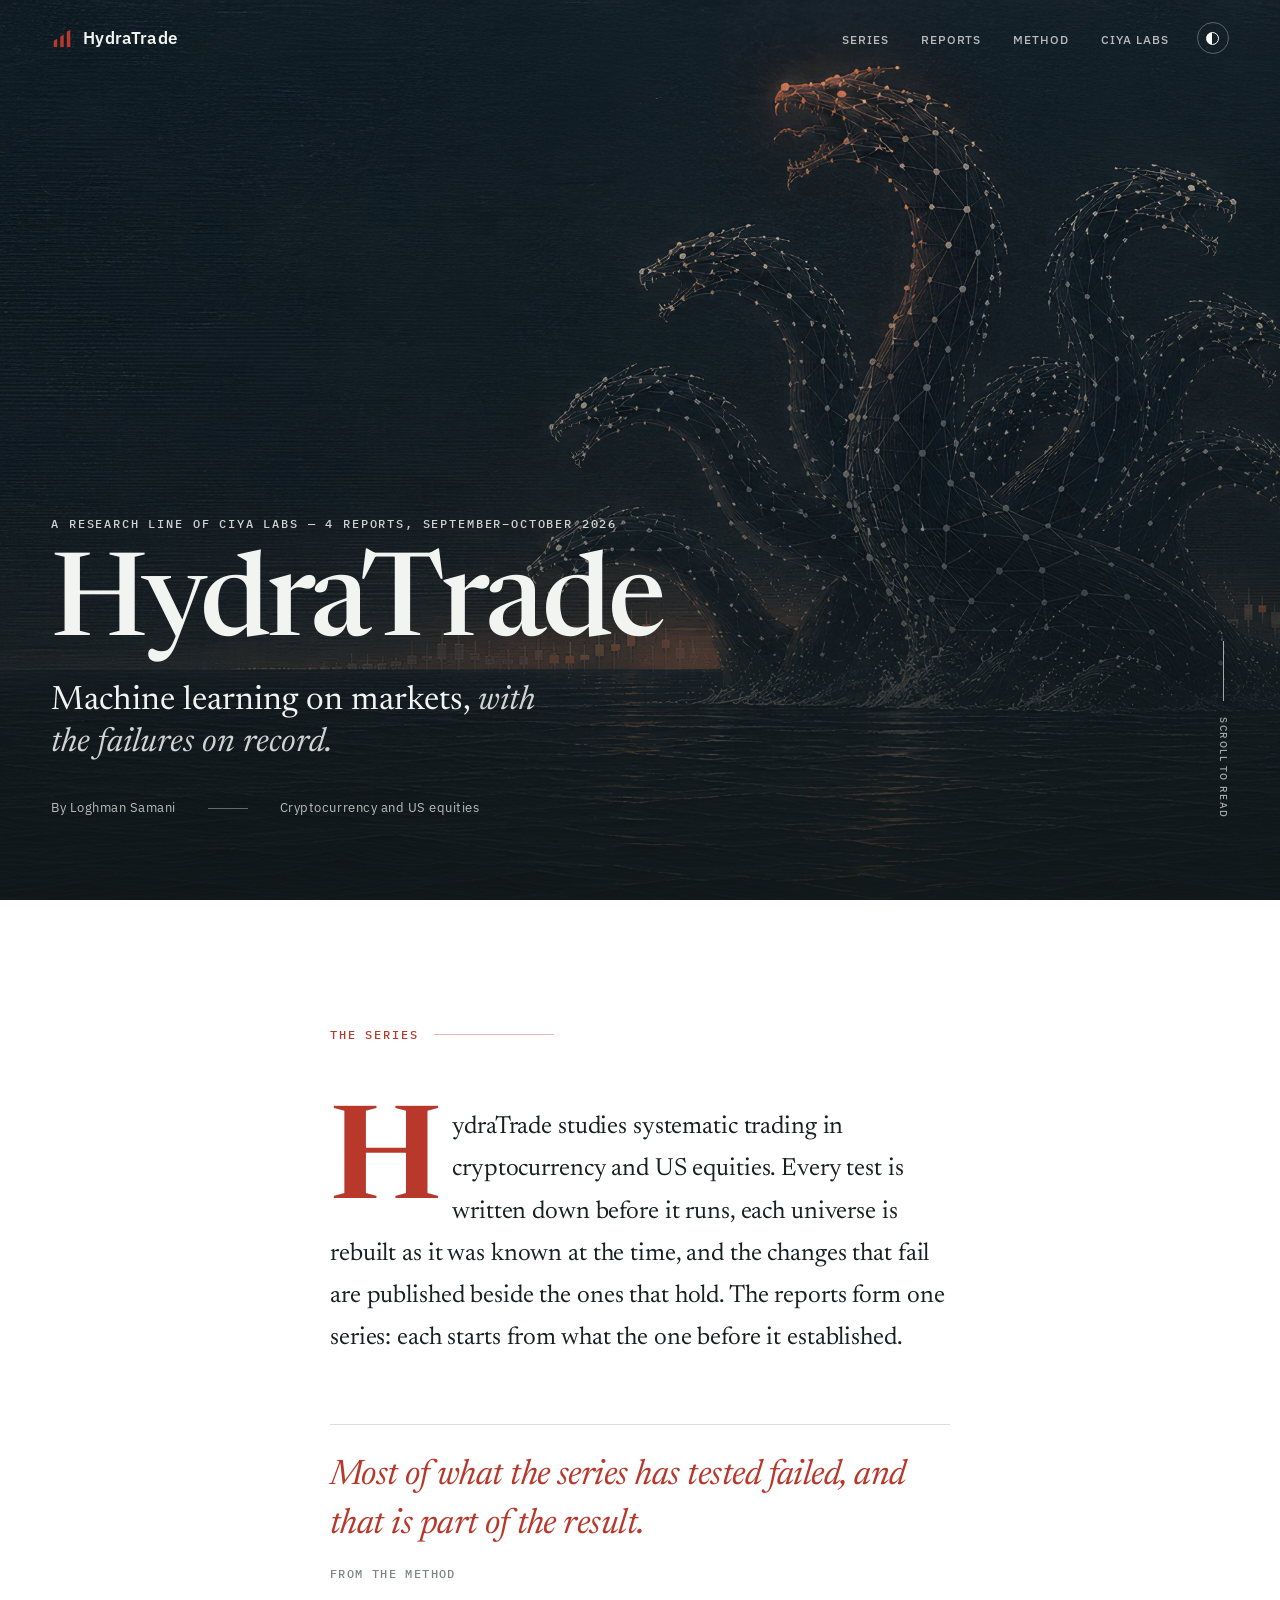
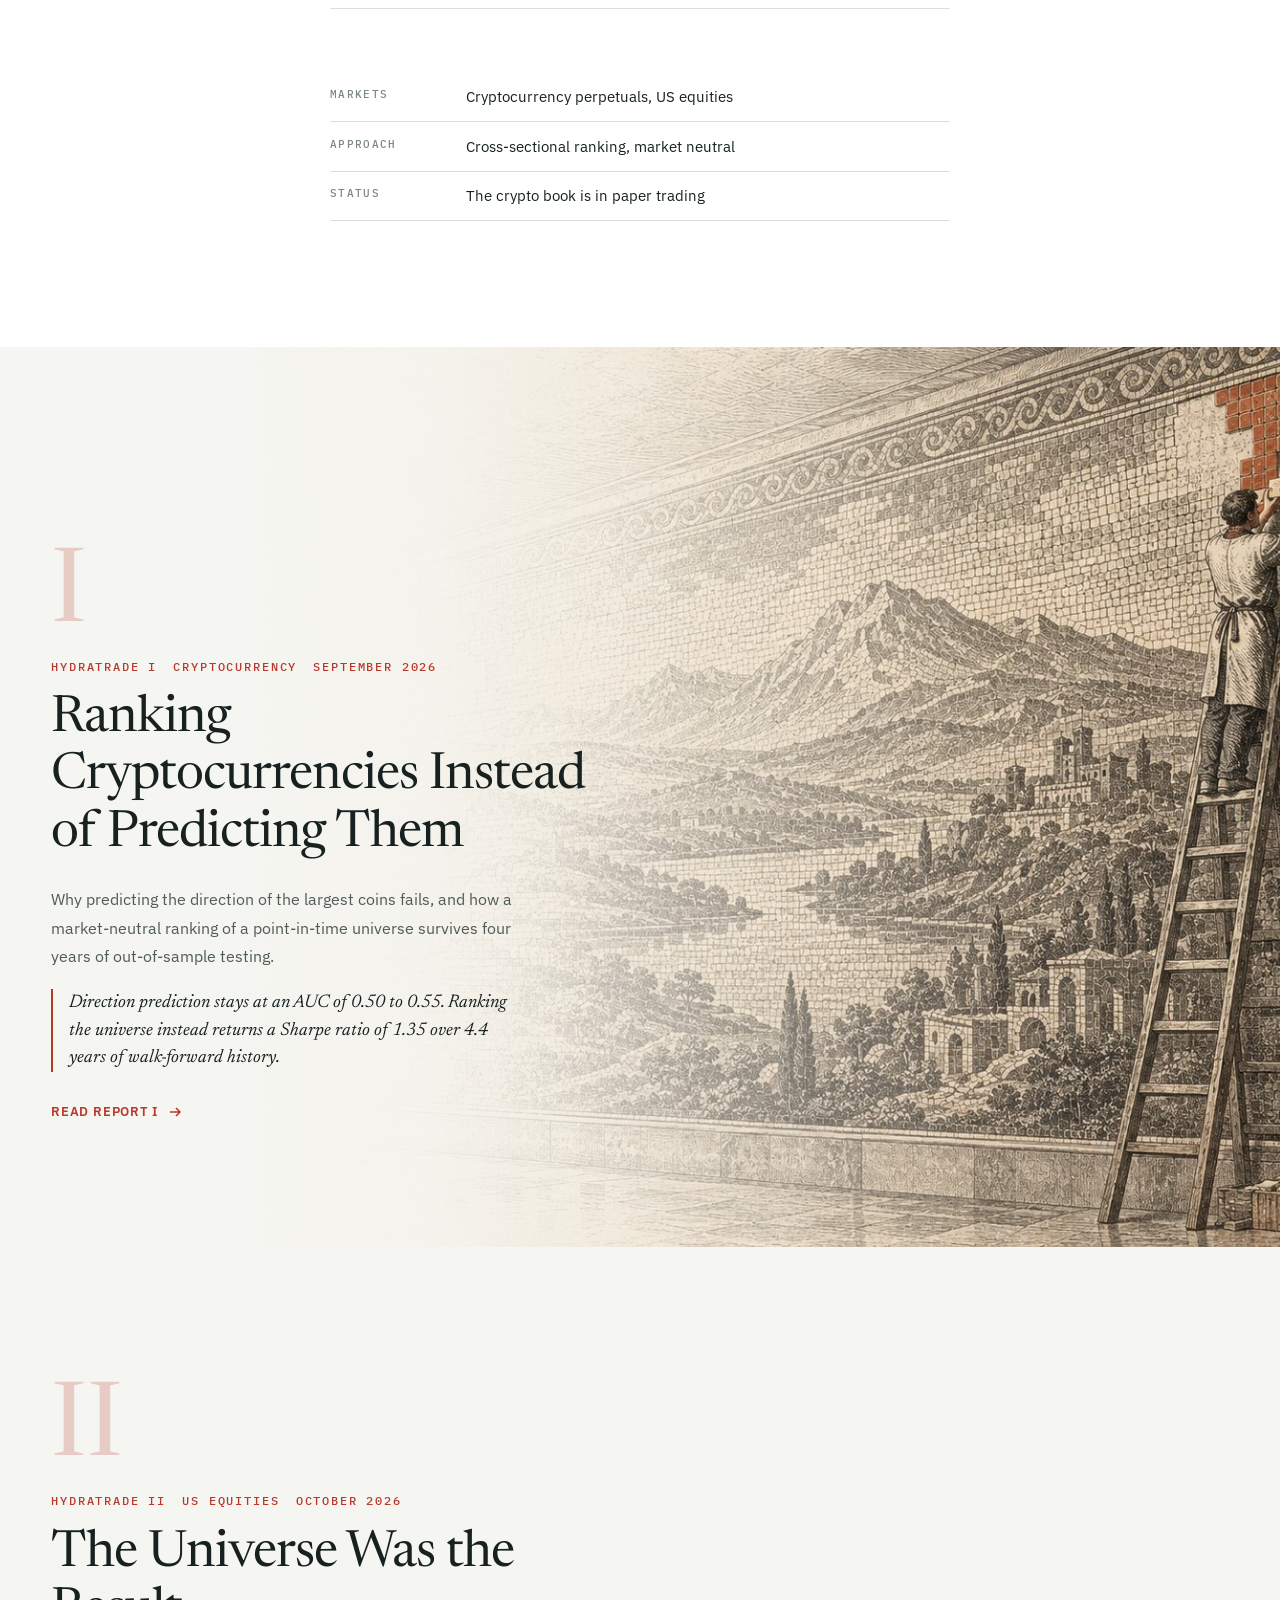
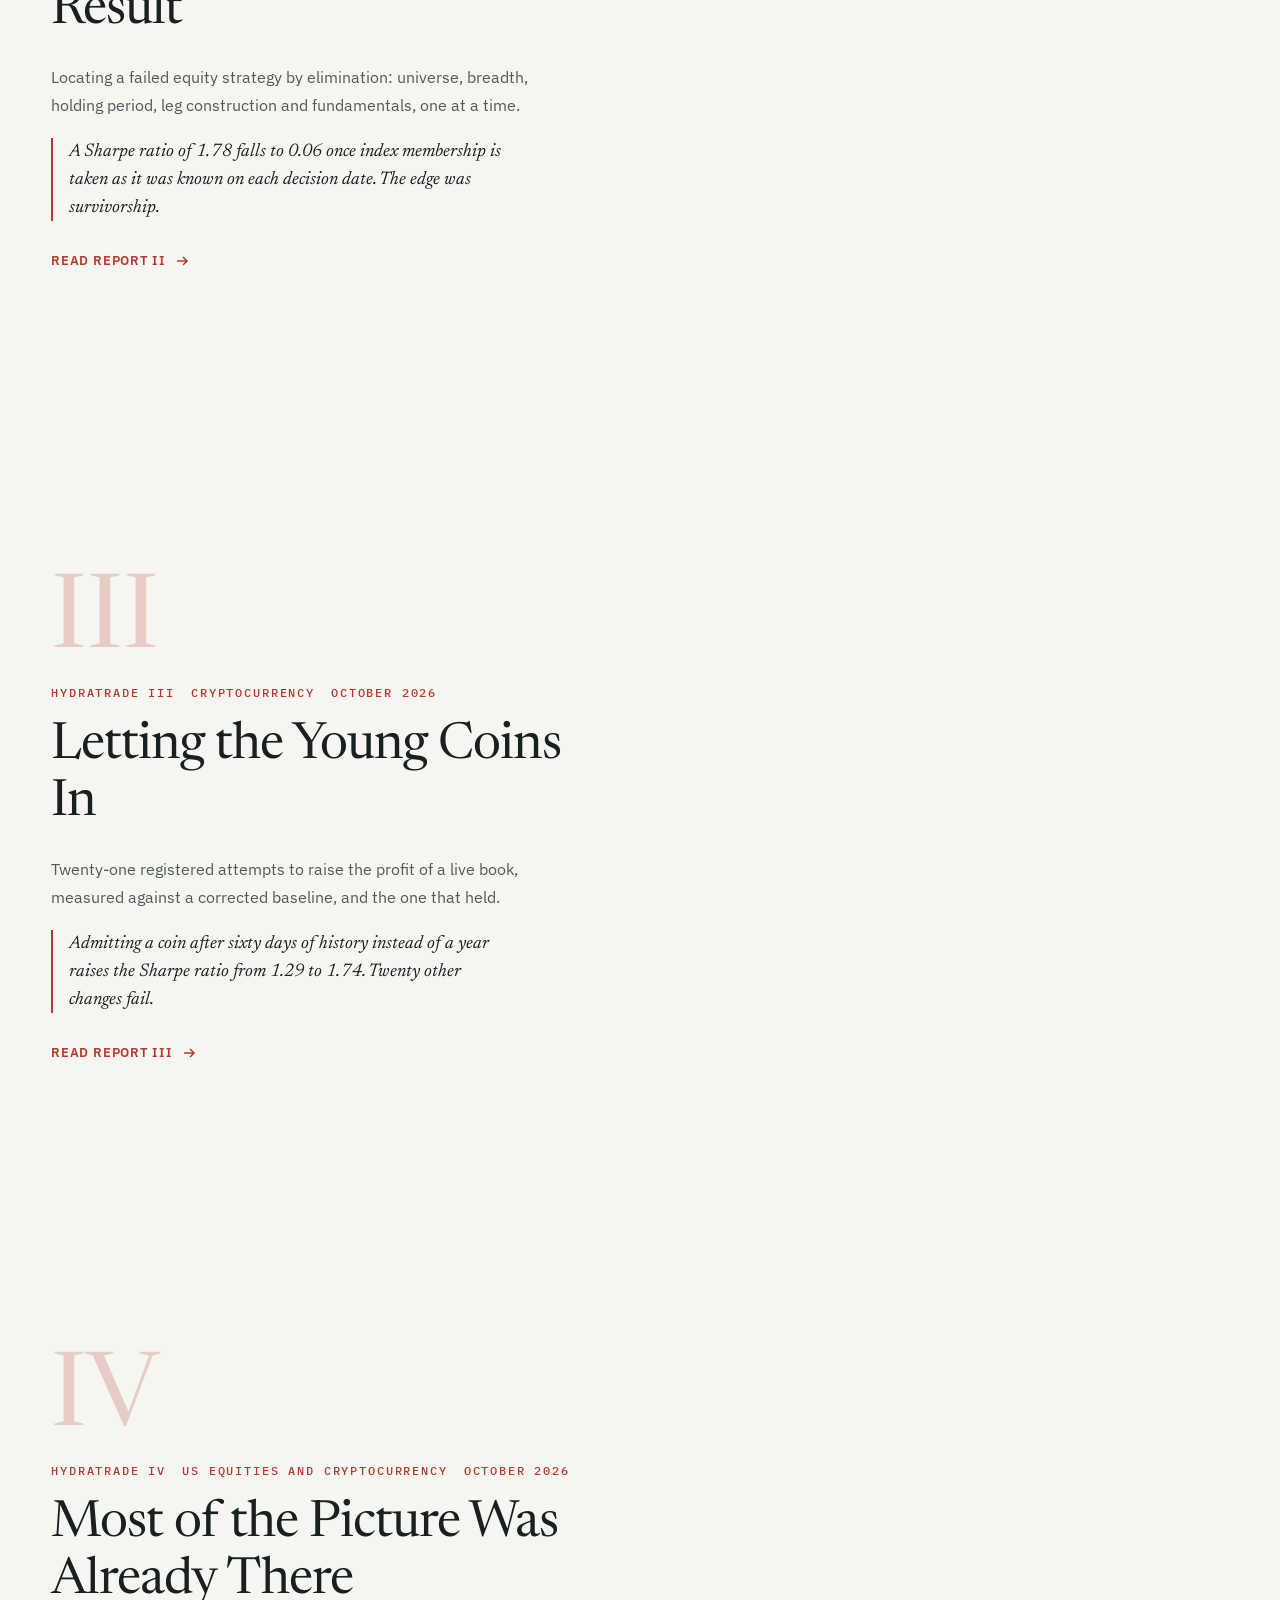
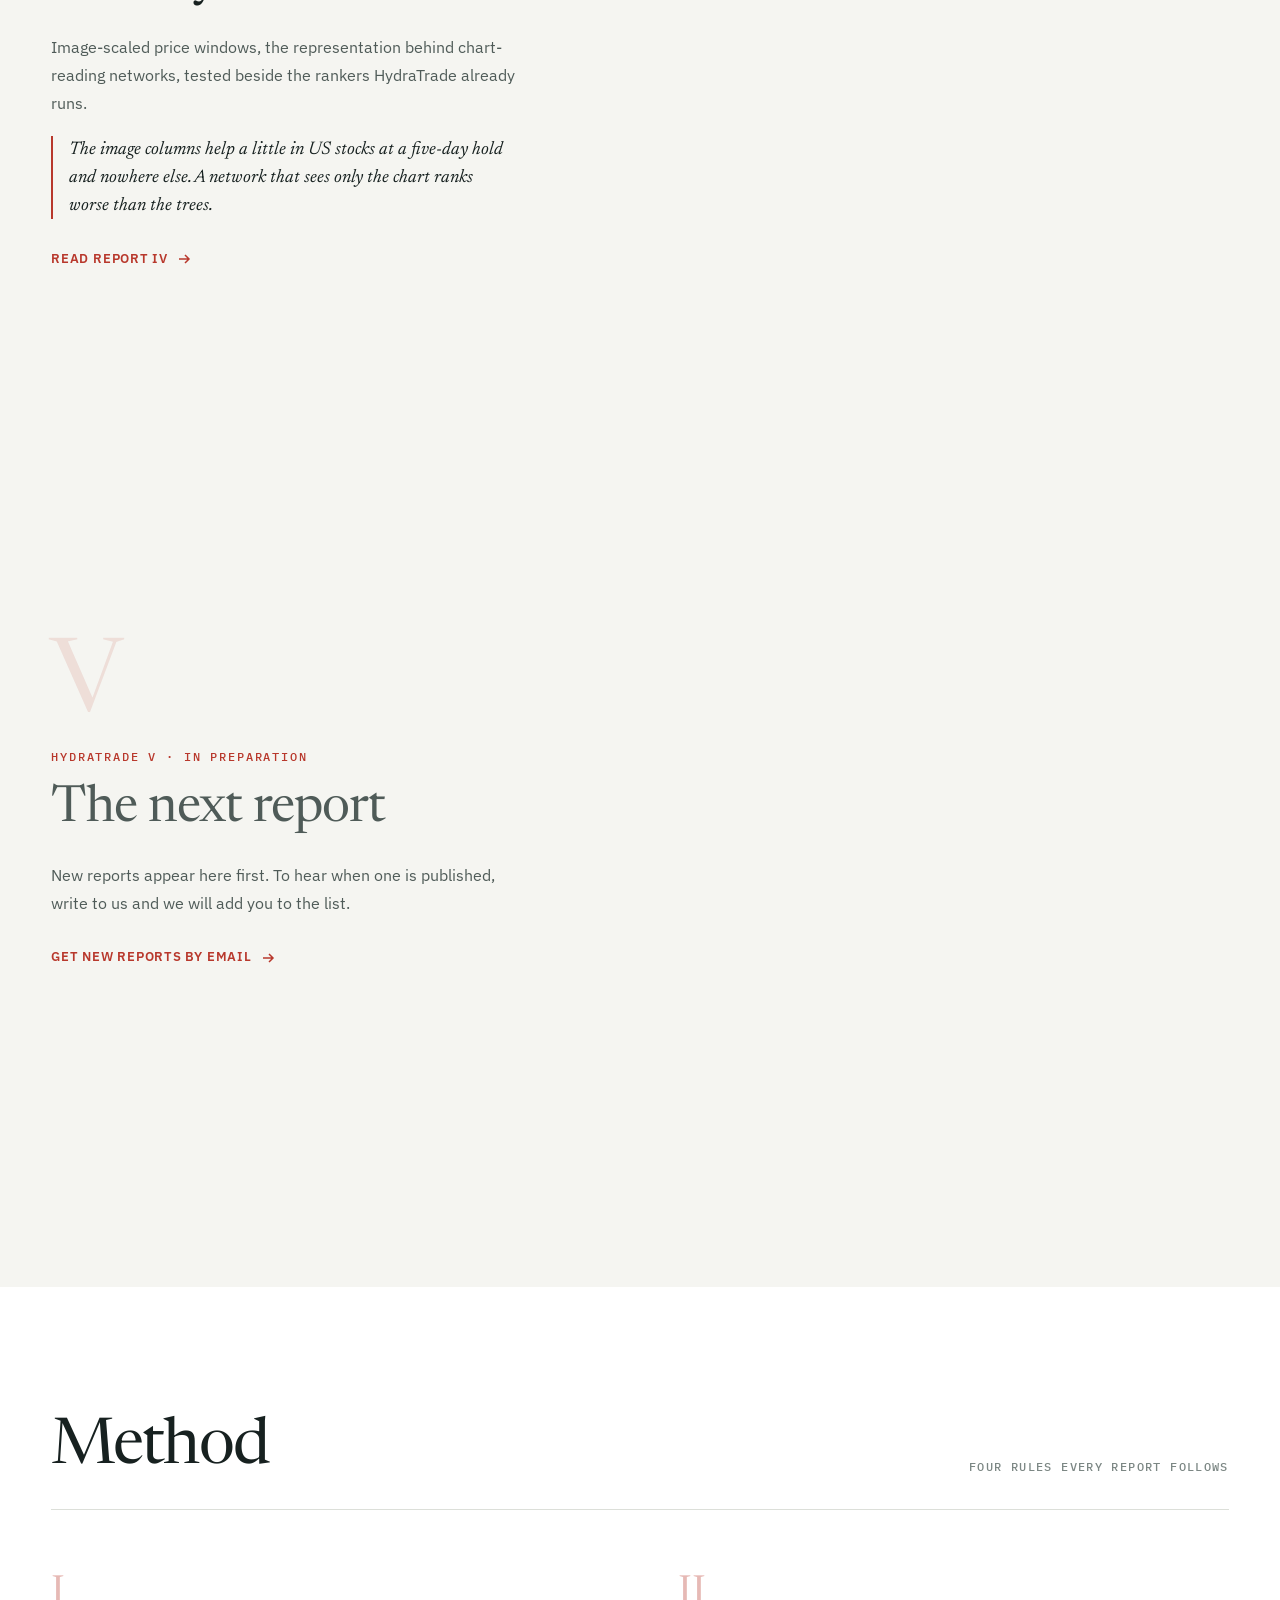
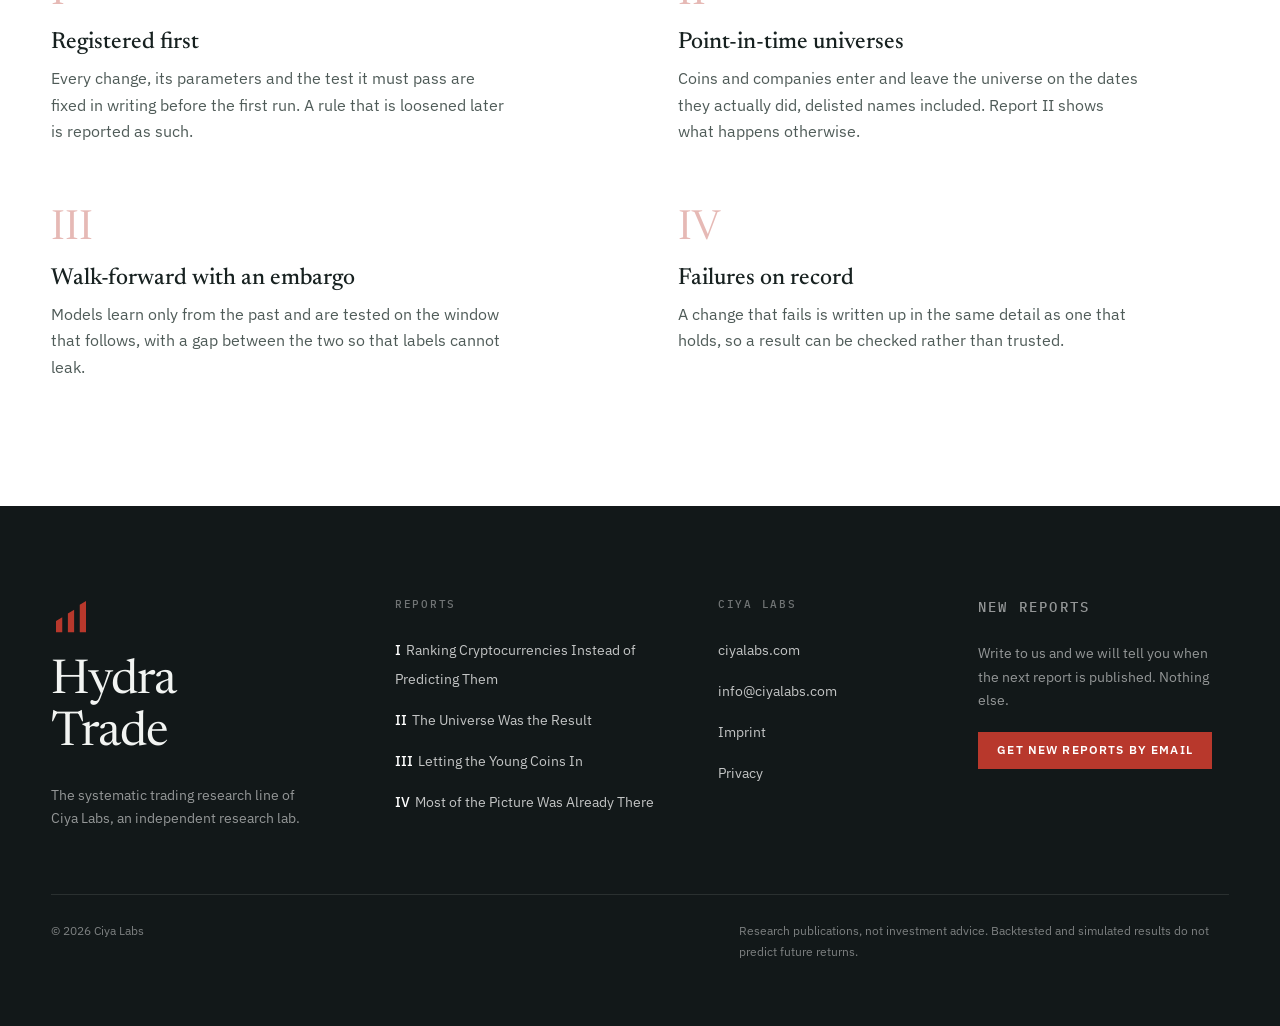
==== commit a16187c9: "HydraTrade site: own logo (ranked bars) in nav, footer, favicon and report bar Co-Authored-By: Claud" ====
--- a/index.html
+++ b/index.html
@@ -14,7 +14,7 @@
     <meta name="twitter:card" content="summary_large_image">
     <link rel="icon" href="assets/favicon.svg" type="image/svg+xml">
     <link rel="stylesheet" href="fonts/home.css">
-    <link rel="stylesheet" href="assets/styles.css?v=961de487">
+    <link rel="stylesheet" href="assets/styles.css?v=48fe1b36">
     <script>
         /* apply a saved theme before first paint */
         try {
@@ -32,7 +32,7 @@
 
     <nav class="nav-bar" aria-label="Sections">
         <a href="./" class="nav-logo">
-            <svg class="mark" viewBox="0 0 106 80" aria-hidden="true"><path d="M33.4 45.14 L58 6 L102 76 L0 76 L26.4 34 L52.8 76" fill="none" stroke="currentColor" stroke-width="6" stroke-linejoin="miter"/></svg>
+            <svg class="mark" viewBox="0 0 64 64" aria-hidden="true"><path fill="currentColor" d="M8 58V40l10-6v24zM27 58V28l10-6v36zM46 58V14l10-6v50z"/></svg>
             HydraTrade
         </a>
         <div class="nav-right">
@@ -173,6 +173,7 @@
     <footer class="site-footer" id="contact">
         <div class="footer-top">
             <div class="footer-brand">
+                <svg class="mark footer-mark" viewBox="0 0 64 64" aria-hidden="true"><path fill="currentColor" d="M8 58V40l10-6v24zM27 58V28l10-6v36zM46 58V14l10-6v50z"/></svg>
                 <p class="footer-brand-title">Hydra<br>Trade</p>
                 <p class="footer-brand-desc">The systematic trading research line of Ciya Labs, an independent research lab.</p>
             </div>
@@ -207,6 +208,6 @@
         </div>
     </footer>
 
-    <script src="assets/home.js?v=961de487"></script>
+    <script src="assets/home.js?v=48fe1b36"></script>
 </body>
 </html>
--- a/assets/styles.css
+++ b/assets/styles.css
@@ -157,9 +157,16 @@
 }
 
 .mark {
-    width: 26px;
-    height: 20px;
+    width: 22px;
+    height: 22px;
     color: var(--accent);
+}
+
+.footer-mark {
+    display: block;
+    width: 40px;
+    height: 40px;
+    margin-bottom: 1.2rem;
 }
 
 .nav-right {
